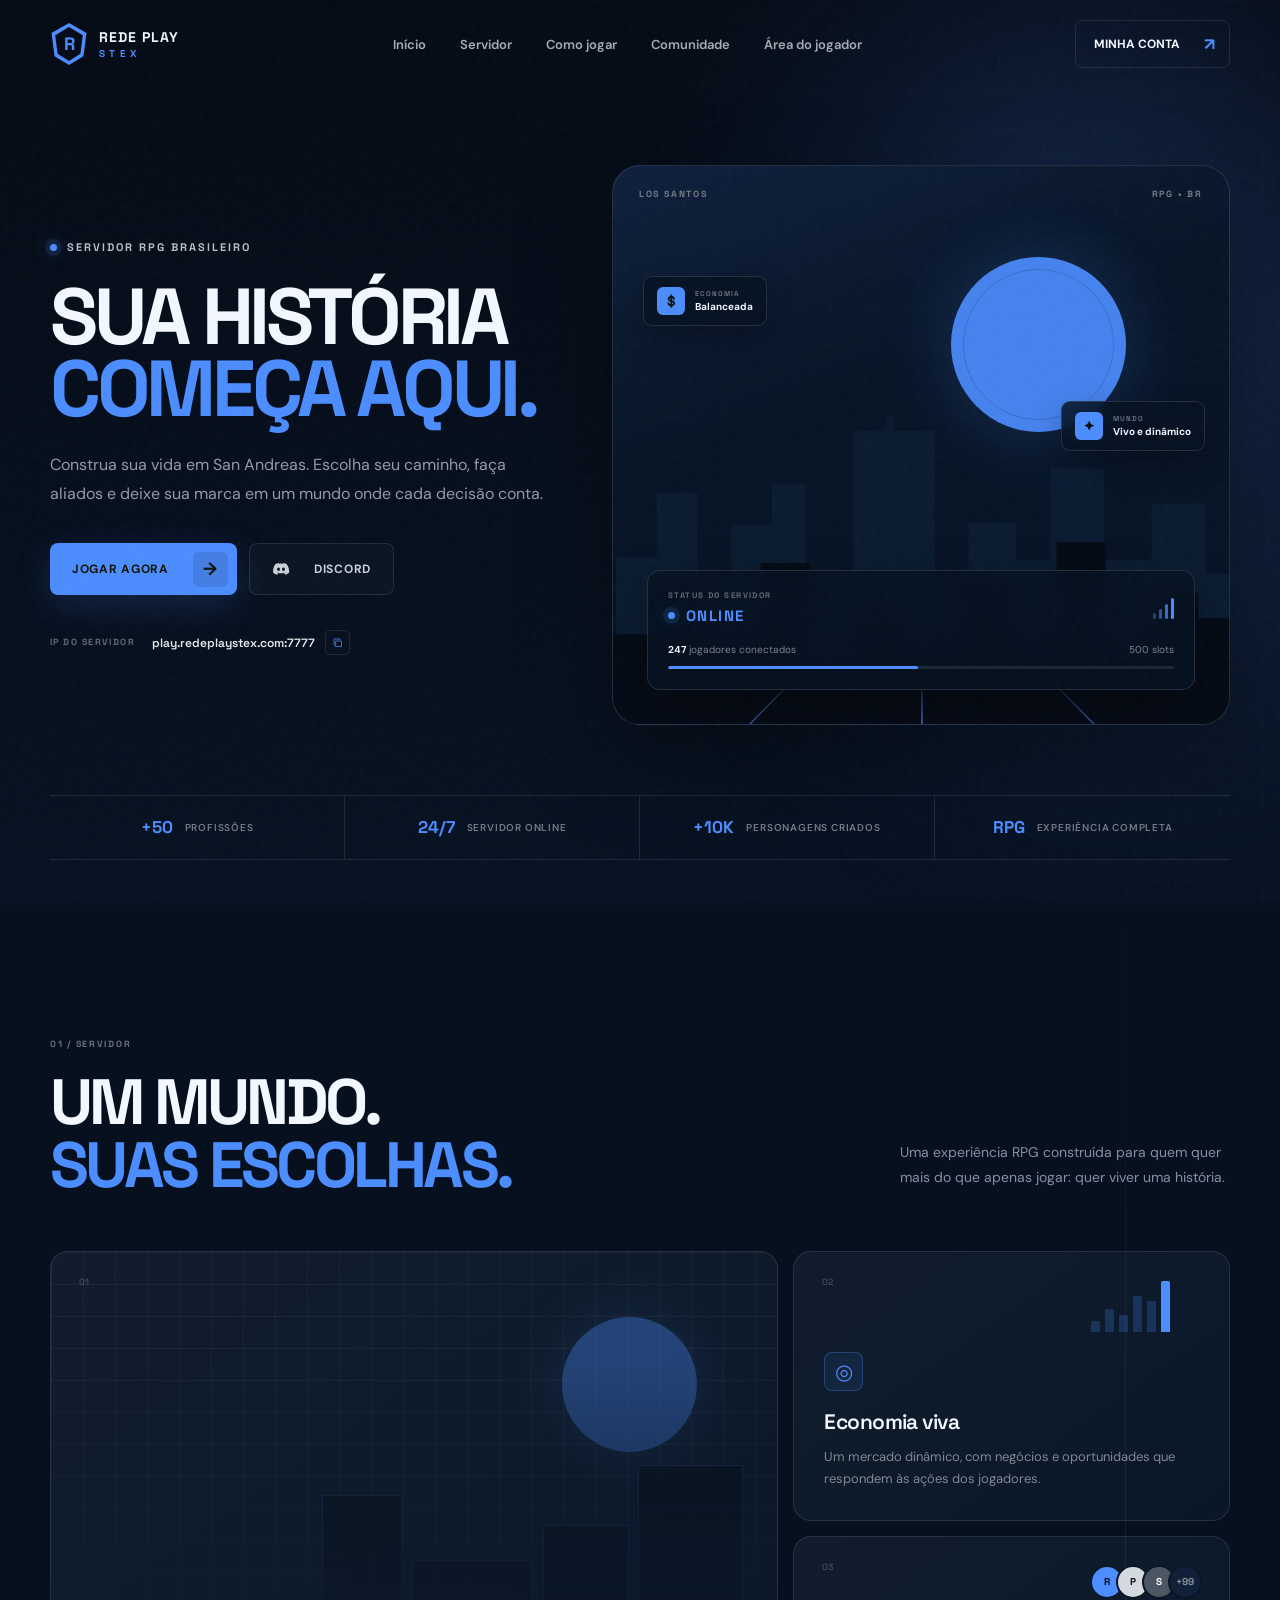
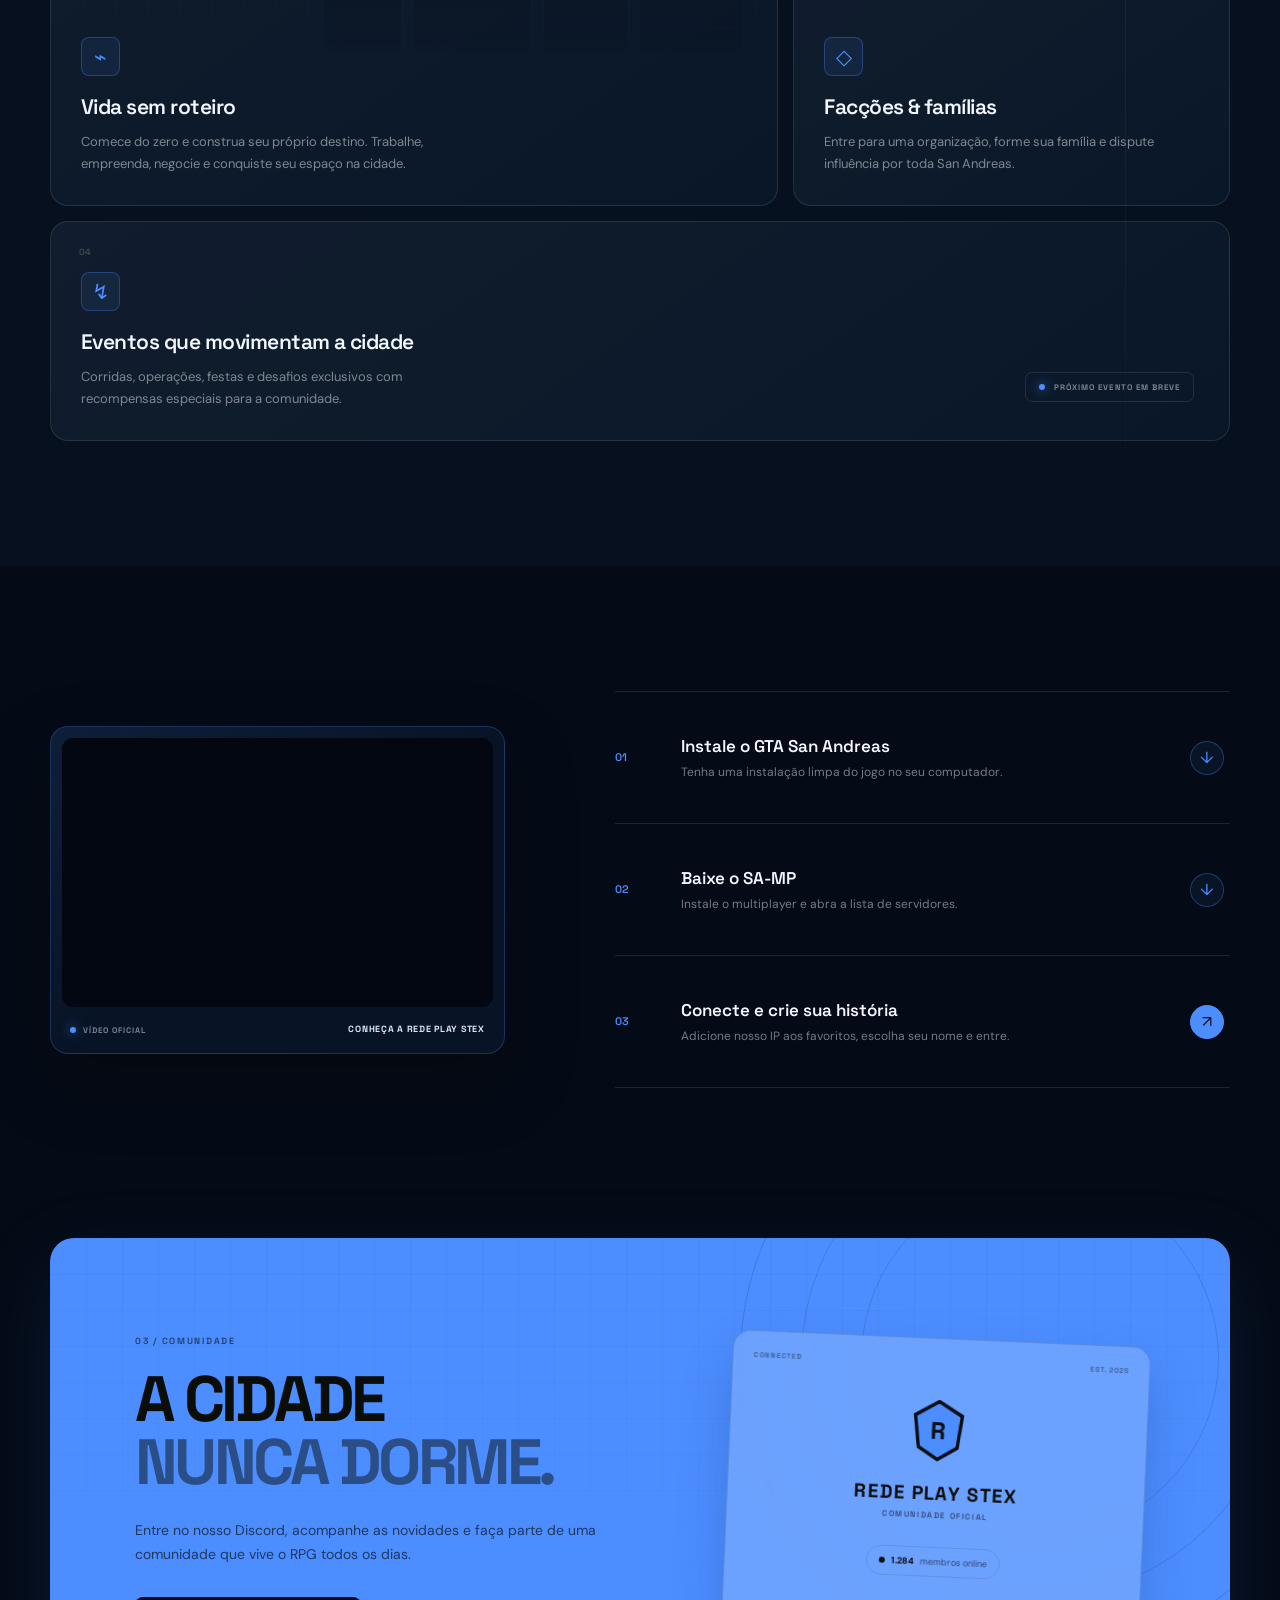
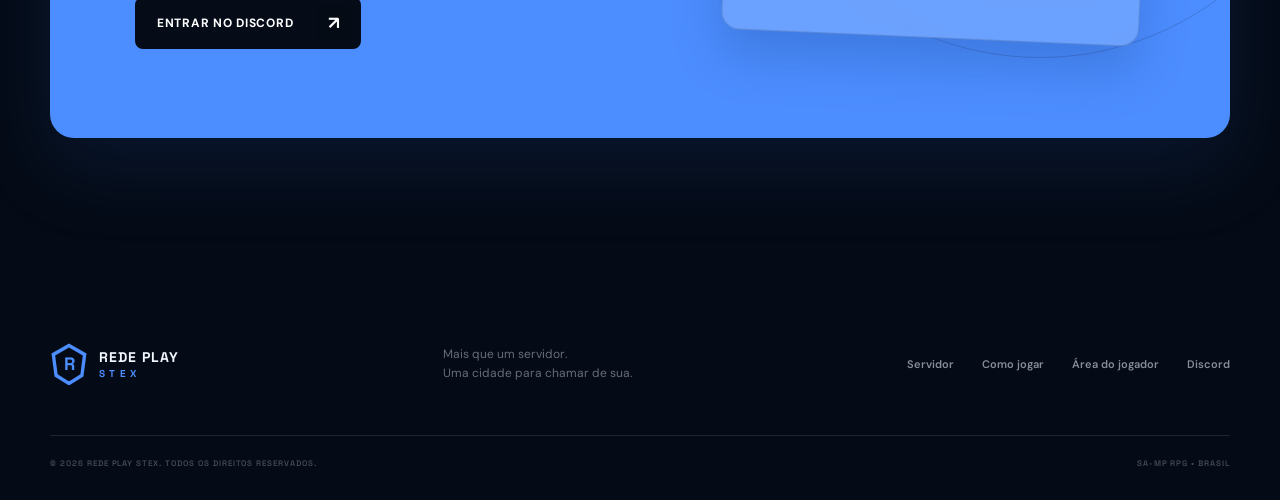
==== index.html @ 4920fd13 "Add files via upload" ====
<!doctype html>
<html lang="pt-BR">
  <head>
    <meta charset="UTF-8" />
    <meta name="viewport" content="width=device-width, initial-scale=1.0" />
    <meta
      name="description"
      content="Rede Play Stex — servidor brasileiro de SA-MP RPG. Construa sua história em San Andreas."
    />
    <meta name="theme-color" content="#050b16" />
    <title>Rede Play Stex — SA-MP RPG</title>
    <link rel="preconnect" href="https://fonts.googleapis.com" />
    <link rel="preconnect" href="https://fonts.gstatic.com" crossorigin />
    <link
      href="https://fonts.googleapis.com/css2?family=DM+Sans:wght@400;500;600;700&family=Space+Grotesk:wght@500;600;700&display=swap"
      rel="stylesheet"
    />
    <link rel="stylesheet" href="styles.css" />
  </head>
  <body>
    <div class="noise" aria-hidden="true"></div>

    <header class="site-header" id="inicio">
      <div class="container nav-wrap">
        <a class="brand" href="#inicio" aria-label="Rede Play Stex — início">
          <span class="brand-mark" aria-hidden="true"><i></i><b>R</b></span>
          <span class="brand-copy">
            <strong>REDE PLAY</strong>
            <small>STEX</small>
          </span>
        </a>

        <button class="menu-toggle" type="button" aria-label="Abrir menu" aria-expanded="false">
          <span></span><span></span>
        </button>

        <nav class="main-nav" aria-label="Navegação principal">
          <a href="#inicio">Início</a>
          <a href="#servidor">Servidor</a>
          <a href="#como-jogar">Como jogar</a>
          <a href="#comunidade">Comunidade</a>
          <a href="painel.html">Área do jogador</a>
        </nav>

        <a class="nav-cta" href="painel.html">
          Minha conta
          <span aria-hidden="true">↗</span>
        </a>
      </div>
    </header>

    <main>
      <section class="hero">
        <div class="hero-glow" aria-hidden="true"></div>
        <div class="container hero-grid">
          <div class="hero-copy">
            <div class="eyebrow reveal">
              <span class="live-dot"></span>
              Servidor RPG brasileiro
            </div>
            <h1 class="reveal delay-1">
              SUA HISTÓRIA<br />
              <span>COMEÇA AQUI.</span>
            </h1>
            <p class="hero-text reveal delay-2">
              Construa sua vida em San Andreas. Escolha seu caminho, faça aliados e deixe sua marca em um mundo onde cada decisão conta.
            </p>
            <div class="hero-actions reveal delay-3">
              <button class="button button-primary copy-ip" type="button">
                <span>Jogar agora</span>
                <span class="button-icon" aria-hidden="true">→</span>
              </button>
              <a class="button button-ghost discord-link" href="#comunidade">
                <svg viewBox="0 0 24 24" aria-hidden="true">
                  <path d="M19.5 5.3A17.6 17.6 0 0 0 15.2 4l-.5 1a16.5 16.5 0 0 0-5.4 0l-.5-1c-1.5.3-3 .8-4.3 1.3C1.8 9.3 1.1 13.2 1.5 17c1.8 1.3 3.6 2.1 5.4 2.6l1.3-1.8-1.8-.9.4-.3c3.5 1.6 7.3 1.6 10.8 0l.5.3-1.9.9 1.3 1.8c1.8-.5 3.6-1.3 5.3-2.6.5-4.4-.8-8.2-3.3-11.7ZM8.7 14.6c-1 0-1.9-1-1.9-2.3 0-1.2.9-2.2 1.9-2.2s1.9 1 1.9 2.2c0 1.3-.8 2.3-1.9 2.3Zm6.6 0c-1 0-1.9-1-1.9-2.3 0-1.2.9-2.2 1.9-2.2s1.9 1 1.9 2.2c0 1.3-.8 2.3-1.9 2.3Z" />
                </svg>
                Discord
              </a>
            </div>
            <div class="server-address reveal delay-3">
              <span class="address-label">IP DO SERVIDOR</span>
              <button class="address-value copy-ip" type="button" aria-label="Copiar IP do servidor">
                <code data-server-ip>play.redeplaystex.com:7777</code>
                <span class="copy-icon" aria-hidden="true">
                  <svg viewBox="0 0 24 24"><path d="M8 8h11v11H8zM5 16H4V4h12v1" /></svg>
                </span>
              </button>
            </div>
          </div>

          <div class="hero-visual reveal delay-2" aria-label="Painel do servidor Rede Play Stex">
            <div class="visual-grid" aria-hidden="true"></div>
            <div class="sun" aria-hidden="true"></div>
            <div class="city city-back" aria-hidden="true"></div>
            <div class="city city-front" aria-hidden="true"></div>
            <div class="road-lines" aria-hidden="true"><i></i><i></i><i></i></div>

            <div class="visual-topline">
              <span>LOS SANTOS</span>
              <span>RPG • BR</span>
            </div>

            <div class="status-card">
              <div class="status-card-head">
                <div>
                  <span class="card-kicker">STATUS DO SERVIDOR</span>
                  <strong><span class="live-dot"></span> ONLINE</strong>
                </div>
                <span class="signal" aria-hidden="true"><i></i><i></i><i></i><i></i></span>
              </div>
              <div class="players-row">
                <span><b data-player-count>247</b> jogadores conectados</span>
                <span data-player-limit>500 slots</span>
              </div>
              <div class="progress" aria-hidden="true"><i data-player-progress></i></div>
            </div>

            <div class="floating-tag tag-economy">
              <span class="tag-icon">$</span>
              <span><small>ECONOMIA</small><strong>Balanceada</strong></span>
            </div>
            <div class="floating-tag tag-world">
              <span class="tag-icon">✦</span>
              <span><small>MUNDO</small><strong>Vivo e dinâmico</strong></span>
            </div>
          </div>
        </div>

        <div class="container stats-bar reveal">
          <div><strong>+50</strong><span>profissões</span></div>
          <div><strong>24/7</strong><span>servidor online</span></div>
          <div><strong>+10K</strong><span>personagens criados</span></div>
          <div><strong>RPG</strong><span>experiência completa</span></div>
        </div>
      </section>

      <section class="features section" id="servidor">
        <div class="container">
          <div class="section-heading reveal">
            <div>
              <span class="section-index">01 / SERVIDOR</span>
              <h2>UM MUNDO.<br /><span>SUAS ESCOLHAS.</span></h2>
            </div>
            <p>
              Uma experiência RPG construída para quem quer mais do que apenas jogar: quer viver uma história.
            </p>
          </div>

          <div class="bento-grid">
            <article class="feature-card feature-large reveal">
              <div class="feature-number">01</div>
              <div class="feature-art city-art" aria-hidden="true">
                <div class="art-sun"></div>
                <span class="building b1"></span><span class="building b2"></span><span class="building b3"></span><span class="building b4"></span>
              </div>
              <div class="feature-content">
                <span class="feature-icon">⌁</span>
                <h3>Vida sem roteiro</h3>
                <p>Comece do zero e construa seu próprio destino. Trabalhe, empreenda, negocie e conquiste seu espaço na cidade.</p>
              </div>
            </article>

            <article class="feature-card reveal delay-1">
              <div class="feature-number">02</div>
              <div class="feature-content">
                <span class="feature-icon">◎</span>
                <h3>Economia viva</h3>
                <p>Um mercado dinâmico, com negócios e oportunidades que respondem às ações dos jogadores.</p>
              </div>
              <div class="mini-chart" aria-hidden="true"><i></i><i></i><i></i><i></i><i></i><i></i><span></span></div>
            </article>

            <article class="feature-card reveal delay-2">
              <div class="feature-number">03</div>
              <div class="feature-content">
                <span class="feature-icon">◇</span>
                <h3>Facções & famílias</h3>
                <p>Entre para uma organização, forme sua família e dispute influência por toda San Andreas.</p>
              </div>
              <div class="crew-stack" aria-hidden="true"><i>R</i><i>P</i><i>S</i><b>+99</b></div>
            </article>

            <article class="feature-card feature-wide reveal">
              <div class="feature-number">04</div>
              <div class="feature-content">
                <span class="feature-icon">↯</span>
                <h3>Eventos que movimentam a cidade</h3>
                <p>Corridas, operações, festas e desafios exclusivos com recompensas especiais para a comunidade.</p>
              </div>
              <div class="event-chip"><span></span> PRÓXIMO EVENTO EM BREVE</div>
            </article>
          </div>
        </div>
      </section>

      <section class="steps section" id="como-jogar">
        <div class="container steps-grid">
          <div class="steps-video reveal">
            <div class="video-frame">
              <iframe
                src="https://www.youtube-nocookie.com/embed/q_JpeBns6ic?rel=0&modestbranding=1"
                title="Vídeo da Rede Play Stex"
                loading="lazy"
                allow="accelerometer; autoplay; clipboard-write; encrypted-media; gyroscope; picture-in-picture; web-share"
                referrerpolicy="strict-origin-when-cross-origin"
                allowfullscreen
              ></iframe>
            </div>
            <div class="video-caption">
              <span><i></i> VÍDEO OFICIAL</span>
              <strong>CONHEÇA A REDE PLAY STEX</strong>
            </div>
          </div>

          <ol class="step-list">
            <li class="reveal">
              <span class="step-number">01</span>
              <div>
                <h3>Instale o GTA San Andreas</h3>
                <p>Tenha uma instalação limpa do jogo no seu computador.</p>
              </div>
              <a
                class="step-check step-download"
                href="https://www.mediafire.com/file/ons2s0pof0dvtpj/GTA_STEX.rar/file"
                target="_blank"
                rel="noopener noreferrer"
                aria-label="Baixar GTA San Andreas"
                title="Baixar GTA San Andreas"
              >↓</a>
            </li>
            <li class="reveal delay-1">
              <span class="step-number">02</span>
              <div>
                <h3>Baixe o SA-MP</h3>
                <p>Instale o multiplayer e abra a lista de servidores.</p>
              </div>
              <a
                class="step-check step-download"
                href="https://www.moddb.com/mods/san-andreas-multiplayer/downloads/sa-mp-0-3-7-r3-1"
                target="_blank"
                rel="noopener noreferrer"
                aria-label="Baixar SA-MP"
                title="Baixar SA-MP"
              >↓</a>
            </li>
            <li class="reveal delay-2">
              <span class="step-number">03</span>
              <div>
                <h3>Conecte e crie sua história</h3>
                <p>Adicione nosso IP aos favoritos, escolha seu nome e entre.</p>
              </div>
              <span class="step-arrow">↗</span>
            </li>
          </ol>
        </div>
      </section>

      <section class="community section" id="comunidade">
        <div class="container">
          <div class="community-card reveal">
            <div class="community-grid" aria-hidden="true"></div>
            <div class="community-orb" aria-hidden="true"></div>
            <div class="community-copy">
              <span class="section-index">03 / COMUNIDADE</span>
              <h2>A CIDADE<br /><span>NUNCA DORME.</span></h2>
              <p>Entre no nosso Discord, acompanhe as novidades e faça parte de uma comunidade que vive o RPG todos os dias.</p>
              <a class="button button-dark discord-link" href="https://discord.gg/redeplaystex" target="_blank" rel="noreferrer">
                Entrar no Discord
                <span class="button-icon" aria-hidden="true">↗</span>
              </a>
            </div>
            <div class="community-panel" aria-hidden="true">
              <div class="panel-logo"><span class="brand-mark"><i></i><b>R</b></span></div>
              <div class="panel-line"><span></span><i></i></div>
              <strong>REDE PLAY STEX</strong>
              <small>COMUNIDADE OFICIAL</small>
              <div class="online-count"><i></i> <b>1.284</b> membros online</div>
            </div>
          </div>
        </div>
      </section>
    </main>

    <footer class="site-footer">
      <div class="container footer-top">
        <a class="brand" href="#inicio">
          <span class="brand-mark" aria-hidden="true"><i></i><b>R</b></span>
          <span class="brand-copy"><strong>REDE PLAY</strong><small>STEX</small></span>
        </a>
        <p>Mais que um servidor.<br />Uma cidade para chamar de sua.</p>
        <nav aria-label="Links do rodapé">
          <a href="#servidor">Servidor</a>
          <a href="#como-jogar">Como jogar</a>
          <a href="painel.html">Área do jogador</a>
          <a class="discord-link" href="https://discord.gg/redeplaystex" target="_blank" rel="noreferrer">Discord</a>
        </nav>
      </div>
      <div class="container footer-bottom">
        <span>© <span data-current-year></span> Rede Play Stex. Todos os direitos reservados.</span>
        <span>SA-MP RPG • BRASIL</span>
      </div>
    </footer>

    <div class="toast" role="status" aria-live="polite">
      <span>✓</span>
      <div><strong>IP copiado!</strong><small data-toast-ip>play.redeplaystex.com:7777</small></div>
    </div>

    <script src="script.js"></script>
  </body>
</html>
---- styles.css ----
:root {
  --bg: #050b16;
  --bg-soft: #081426;
  --panel: #0b1829;
  --line: rgba(255, 255, 255, 0.1);
  --text: #f3f7ff;
  --muted: #8491a5;
  --green: #4c8dff;
  --green-dark: #2563d9;
  --black: #030711;
  --radius: 18px;
  --container: 1180px;
}

* {
  box-sizing: border-box;
}

html {
  scroll-behavior: smooth;
}

body {
  margin: 0;
  overflow-x: hidden;
  color: var(--text);
  background: var(--bg);
  font-family: "DM Sans", sans-serif;
  -webkit-font-smoothing: antialiased;
}

body.menu-open {
  overflow: hidden;
}

button,
a {
  -webkit-tap-highlight-color: transparent;
}

button {
  color: inherit;
  font: inherit;
}

a {
  color: inherit;
  text-decoration: none;
}

.noise {
  position: fixed;
  z-index: 100;
  inset: 0;
  pointer-events: none;
  opacity: 0.035;
  background-image: url("data:image/svg+xml,%3Csvg viewBox='0 0 180 180' xmlns='http://www.w3.org/2000/svg'%3E%3Cfilter id='n'%3E%3CfeTurbulence type='fractalNoise' baseFrequency='.9' numOctaves='3' stitchTiles='stitch'/%3E%3C/filter%3E%3Crect width='100%25' height='100%25' filter='url(%23n)' opacity='.7'/%3E%3C/svg%3E");
}

.container {
  width: min(calc(100% - 48px), var(--container));
  margin-inline: auto;
}

.site-header {
  position: fixed;
  z-index: 50;
  top: 0;
  width: 100%;
  border-bottom: 1px solid transparent;
  transition: 0.25s ease;
}

.site-header.scrolled {
  border-color: var(--line);
  background: rgba(8, 11, 16, 0.84);
  backdrop-filter: blur(18px);
}

.nav-wrap {
  display: flex;
  align-items: center;
  justify-content: space-between;
  height: 88px;
}

.brand {
  display: inline-flex;
  align-items: center;
  gap: 11px;
}

.brand-mark {
  position: relative;
  display: grid;
  width: 38px;
  height: 42px;
  place-items: center;
}

.brand-mark i {
  position: absolute;
  inset: 0;
  background: var(--green);
  clip-path: polygon(50% 0, 96% 24%, 88% 79%, 50% 100%, 12% 79%, 4% 24%);
}

.brand-mark i::after {
  position: absolute;
  inset: 4px;
  content: "";
  background: var(--bg);
  clip-path: inherit;
}

.brand-mark b {
  position: relative;
  z-index: 1;
  color: var(--green);
  font: 700 18px/1 "Space Grotesk", sans-serif;
}

.brand-copy {
  display: flex;
  flex-direction: column;
  line-height: 1;
}

.brand-copy strong {
  font: 700 14px/1 "Space Grotesk", sans-serif;
  letter-spacing: 0.075em;
}

.brand-copy small {
  margin-top: 5px;
  color: var(--green);
  font: 700 10px/1 "Space Grotesk", sans-serif;
  letter-spacing: 0.44em;
}

.main-nav {
  display: flex;
  align-items: center;
  gap: 34px;
}

.main-nav a {
  position: relative;
  color: #a6acb5;
  font-size: 13px;
  font-weight: 600;
  transition: color 0.2s ease;
}

.main-nav a::after {
  position: absolute;
  right: 0;
  bottom: -8px;
  left: 0;
  height: 1px;
  content: "";
  background: var(--green);
  transform: scaleX(0);
  transition: transform 0.2s ease;
}

.main-nav a:hover {
  color: var(--text);
}

.main-nav a:hover::after {
  transform: scaleX(1);
}

.nav-cta {
  display: flex;
  align-items: center;
  gap: 24px;
  padding: 12px 14px 12px 18px;
  border: 1px solid var(--line);
  border-radius: 8px;
  font-size: 12px;
  font-weight: 700;
  text-transform: uppercase;
  transition: 0.2s ease;
}

.nav-cta span {
  color: var(--green);
  font-size: 17px;
}

.nav-cta:hover {
  border-color: rgba(183, 243, 74, 0.45);
  background: rgba(183, 243, 74, 0.06);
}

.menu-toggle {
  display: none;
  border: 0;
  background: none;
}

.hero {
  position: relative;
  overflow: hidden;
  min-height: 900px;
  padding: 165px 0 46px;
  background:
    radial-gradient(circle at 82% 20%, rgba(183, 243, 74, 0.075), transparent 28%),
    linear-gradient(180deg, #080b10 0%, #0a0e14 100%);
}

.hero::before {
  position: absolute;
  top: 0;
  right: 0;
  width: 46vw;
  height: 100%;
  content: "";
  opacity: 0.18;
  background-image:
    linear-gradient(rgba(255, 255, 255, 0.06) 1px, transparent 1px),
    linear-gradient(90deg, rgba(255, 255, 255, 0.06) 1px, transparent 1px);
  background-size: 44px 44px;
  mask-image: linear-gradient(to left, #000, transparent);
}

.hero-glow {
  position: absolute;
  top: 130px;
  right: -180px;
  width: 620px;
  height: 620px;
  border-radius: 50%;
  background: rgba(183, 243, 74, 0.08);
  filter: blur(120px);
}

.hero-grid {
  position: relative;
  z-index: 1;
  display: grid;
  grid-template-columns: 0.9fr 1.1fr;
  align-items: center;
  gap: 56px;
}

.eyebrow {
  display: inline-flex;
  align-items: center;
  gap: 10px;
  margin-bottom: 28px;
  color: #b8bec6;
  font: 700 11px/1 "Space Grotesk", sans-serif;
  letter-spacing: 0.18em;
  text-transform: uppercase;
}

.live-dot {
  display: inline-block;
  width: 7px;
  height: 7px;
  border-radius: 50%;
  background: var(--green);
  box-shadow: 0 0 0 5px rgba(183, 243, 74, 0.1), 0 0 18px rgba(183, 243, 74, 0.7);
  animation: pulse 2s infinite;
}

@keyframes pulse {
  50% { box-shadow: 0 0 0 8px rgba(183, 243, 74, 0), 0 0 22px rgba(183, 243, 74, 0.55); }
}

h1,
h2,
h3,
p {
  margin-top: 0;
}

h1,
h2 {
  font-family: "Space Grotesk", sans-serif;
  letter-spacing: -0.055em;
}

h1 {
  max-width: 700px;
  margin-bottom: 26px;
  font-size: clamp(54px, 6.2vw, 88px);
  line-height: 0.91;
}

h1 span,
h2 span {
  color: var(--green);
}

.hero-text {
  max-width: 550px;
  margin-bottom: 34px;
  color: #949ba5;
  font-size: 16px;
  line-height: 1.8;
}

.hero-actions {
  display: flex;
  align-items: center;
  gap: 12px;
}

.button {
  display: inline-flex;
  min-height: 52px;
  align-items: center;
  justify-content: center;
  gap: 24px;
  padding: 0 9px 0 22px;
  border: 0;
  border-radius: 8px;
  cursor: pointer;
  font-size: 12px;
  font-weight: 700;
  letter-spacing: 0.06em;
  text-transform: uppercase;
  transition: transform 0.2s ease, box-shadow 0.2s ease, background 0.2s ease;
}

.button:hover {
  transform: translateY(-2px);
}

.button-primary {
  color: #11150b;
  background: var(--green);
  box-shadow: 0 10px 36px rgba(183, 243, 74, 0.12);
}

.button-primary:hover {
  background: #c2ff55;
  box-shadow: 0 14px 42px rgba(183, 243, 74, 0.2);
}

.button-icon {
  display: grid;
  width: 35px;
  height: 35px;
  border-radius: 6px;
  place-items: center;
  background: rgba(0, 0, 0, 0.11);
  font-size: 18px;
}

.button-ghost {
  padding: 0 22px;
  color: #cad0d7;
  border: 1px solid var(--line);
  background: rgba(255, 255, 255, 0.025);
}

.button-ghost:hover {
  background: rgba(255, 255, 255, 0.055);
}

.button-ghost svg {
  width: 18px;
  fill: currentColor;
}

.server-address {
  display: flex;
  align-items: center;
  gap: 17px;
  margin-top: 35px;
}

.address-label {
  color: #626a75;
  font: 700 9px/1.2 "Space Grotesk", sans-serif;
  letter-spacing: 0.16em;
}

.address-value {
  display: flex;
  align-items: center;
  gap: 10px;
  padding: 0;
  border: 0;
  cursor: pointer;
  background: none;
}

.address-value code {
  color: #e5e9ec;
  font: 600 12px/1 "Space Grotesk", sans-serif;
}

.copy-icon {
  display: grid;
  width: 25px;
  height: 25px;
  border: 1px solid var(--line);
  border-radius: 5px;
  place-items: center;
}

.copy-icon svg {
  width: 12px;
  fill: none;
  stroke: var(--green);
  stroke-linecap: round;
  stroke-linejoin: round;
  stroke-width: 1.5;
}

.hero-visual {
  position: relative;
  overflow: hidden;
  min-height: 560px;
  border: 1px solid rgba(255, 255, 255, 0.11);
  border-radius: 28px;
  background:
    linear-gradient(160deg, rgba(183, 243, 74, 0.06), transparent 38%),
    #0c1118;
  box-shadow: 0 35px 90px rgba(0, 0, 0, 0.35);
  transform: perspective(1200px) rotateY(-2deg) rotateX(1deg);
}

.visual-grid,
.community-grid {
  position: absolute;
  inset: 0;
  opacity: 0.24;
  background-image:
    linear-gradient(rgba(255, 255, 255, 0.055) 1px, transparent 1px),
    linear-gradient(90deg, rgba(255, 255, 255, 0.055) 1px, transparent 1px);
  background-size: 36px 36px;
  mask-image: linear-gradient(to bottom, black, transparent 88%);
}

.visual-topline {
  position: absolute;
  z-index: 3;
  top: 24px;
  right: 26px;
  left: 26px;
  display: flex;
  justify-content: space-between;
  color: #747c87;
  font: 700 9px/1 "Space Grotesk", sans-serif;
  letter-spacing: 0.2em;
}

.sun {
  position: absolute;
  top: 91px;
  right: 103px;
  width: 175px;
  height: 175px;
  border-radius: 50%;
  background: var(--green);
  box-shadow: 0 0 70px rgba(183, 243, 74, 0.16);
  opacity: 0.92;
}

.sun::after {
  position: absolute;
  inset: 12px;
  border: 1px solid rgba(0, 0, 0, 0.16);
  border-radius: 50%;
  content: "";
}

.city {
  position: absolute;
  right: 0;
  bottom: 0;
  left: 0;
  height: 270px;
  background-color: #131a21;
  clip-path: polygon(0 55%, 6% 55%, 6% 31%, 12% 31%, 12% 64%, 17% 64%, 17% 43%, 23% 43%, 23% 28%, 28% 28%, 28% 61%, 35% 61%, 35% 8%, 40% 8%, 40% 3%, 41% 3%, 41% 8%, 47% 8%, 47% 67%, 52% 67%, 52% 42%, 59% 42%, 59% 56%, 64% 56%, 64% 22%, 72% 22%, 72% 56%, 79% 56%, 79% 35%, 87% 35%, 87% 61%, 93% 61%, 93% 45%, 100% 45%, 100% 100%, 0 100%);
}

.city-back {
  bottom: 45px;
  opacity: 0.55;
  transform: scaleX(1.1) translateX(5%);
}

.city-front {
  height: 230px;
  background-color: #080b10;
  filter: drop-shadow(0 -8px 30px rgba(0, 0, 0, 0.35));
  clip-path: polygon(0 61%, 7% 61%, 7% 42%, 15% 42%, 15% 58%, 24% 58%, 24% 30%, 32% 30%, 32% 72%, 39% 72%, 39% 51%, 47% 51%, 47% 63%, 56% 63%, 56% 39%, 65% 39%, 65% 62%, 72% 62%, 72% 21%, 80% 21%, 80% 64%, 87% 64%, 87% 43%, 95% 43%, 95% 54%, 100% 54%, 100% 100%, 0 100%);
}

.road-lines {
  position: absolute;
  z-index: 2;
  right: -50px;
  bottom: 0;
  left: -50px;
  height: 110px;
  transform: perspective(240px) rotateX(54deg);
  transform-origin: bottom;
}

.road-lines i {
  position: absolute;
  bottom: 0;
  width: 2px;
  height: 100%;
  background: linear-gradient(to top, rgba(183, 243, 74, 0.55), transparent);
}

.road-lines i:nth-child(1) { left: 26%; }
.road-lines i:nth-child(2) { left: 50%; }
.road-lines i:nth-child(3) { left: 74%; }

.status-card {
  position: absolute;
  z-index: 5;
  right: 34px;
  bottom: 34px;
  left: 34px;
  padding: 20px;
  border: 1px solid rgba(255, 255, 255, 0.12);
  border-radius: 13px;
  background: rgba(13, 17, 22, 0.78);
  box-shadow: 0 20px 50px rgba(0, 0, 0, 0.3);
  backdrop-filter: blur(16px);
}

.status-card-head,
.players-row {
  display: flex;
  align-items: center;
  justify-content: space-between;
}

.card-kicker {
  display: block;
  margin-bottom: 9px;
  color: #626a74;
  font: 700 8px/1 "Space Grotesk", sans-serif;
  letter-spacing: 0.18em;
}

.status-card-head strong {
  display: flex;
  align-items: center;
  gap: 11px;
  color: var(--green);
  font: 700 15px/1 "Space Grotesk", sans-serif;
  letter-spacing: 0.1em;
}

.signal {
  display: flex;
  height: 23px;
  align-items: end;
  gap: 3px;
}

.signal i {
  display: block;
  width: 3px;
  border-radius: 4px;
  background: var(--green);
}

.signal i:nth-child(1) { height: 6px; opacity: 0.4; }
.signal i:nth-child(2) { height: 10px; opacity: 0.55; }
.signal i:nth-child(3) { height: 15px; opacity: 0.75; }
.signal i:nth-child(4) { height: 21px; }

.players-row {
  margin: 20px 0 10px;
  color: #7c848e;
  font-size: 10px;
}

.players-row b {
  color: var(--text);
}

.progress {
  overflow: hidden;
  height: 3px;
  border-radius: 4px;
  background: rgba(255, 255, 255, 0.09);
}

.progress i {
  display: block;
  width: 49.4%;
  height: 100%;
  border-radius: inherit;
  background: var(--green);
  box-shadow: 0 0 15px rgba(183, 243, 74, 0.6);
}

.floating-tag {
  position: absolute;
  z-index: 6;
  display: flex;
  align-items: center;
  gap: 10px;
  padding: 10px 13px;
  border: 1px solid rgba(255, 255, 255, 0.12);
  border-radius: 9px;
  background: rgba(13, 17, 22, 0.83);
  box-shadow: 0 12px 30px rgba(0, 0, 0, 0.25);
  backdrop-filter: blur(12px);
}

.floating-tag span:nth-child(2) {
  display: flex;
  flex-direction: column;
  gap: 3px;
}

.floating-tag small {
  color: #67707b;
  font: 700 7px/1 "Space Grotesk", sans-serif;
  letter-spacing: 0.14em;
}

.floating-tag strong {
  font-size: 10px;
}

.tag-icon {
  display: grid;
  width: 28px;
  height: 28px;
  border-radius: 6px;
  color: #0e1308;
  background: var(--green);
  place-items: center;
  font: 700 14px/1 "Space Grotesk", sans-serif;
}

.tag-economy {
  top: 110px;
  left: 30px;
  animation: float 5s ease-in-out infinite;
}

.tag-world {
  top: 235px;
  right: 24px;
  animation: float 5s 1.2s ease-in-out infinite;
}

@keyframes float {
  50% { transform: translateY(-8px); }
}

.stats-bar {
  position: relative;
  z-index: 2;
  display: grid;
  grid-template-columns: repeat(4, 1fr);
  margin-top: 70px;
  border-top: 1px solid var(--line);
  border-bottom: 1px solid var(--line);
}

.stats-bar div {
  display: flex;
  align-items: center;
  justify-content: center;
  gap: 12px;
  padding: 23px 12px;
  border-right: 1px solid var(--line);
}

.stats-bar div:last-child {
  border-right: 0;
}

.stats-bar strong {
  color: var(--green);
  font: 700 17px/1 "Space Grotesk", sans-serif;
}

.stats-bar span {
  color: #737b85;
  font-size: 10px;
  font-weight: 600;
  letter-spacing: 0.08em;
  text-transform: uppercase;
}

.section {
  padding: 125px 0;
}

.section-heading {
  display: grid;
  grid-template-columns: 1.4fr 0.6fr;
  align-items: end;
  gap: 80px;
  margin-bottom: 55px;
}

.section-index {
  display: inline-block;
  margin-bottom: 22px;
  color: #68717c;
  font: 700 9px/1 "Space Grotesk", sans-serif;
  letter-spacing: 0.19em;
}

h2 {
  margin-bottom: 0;
  font-size: clamp(42px, 5vw, 67px);
  line-height: 0.98;
}

.section-heading p,
.steps-copy > p {
  max-width: 360px;
  margin-bottom: 6px;
  color: var(--muted);
  font-size: 14px;
  line-height: 1.8;
}

.features {
  position: relative;
  background: #0b0f15;
}

.features::after {
  position: absolute;
  top: 0;
  right: 12%;
  width: 1px;
  height: 100%;
  content: "";
  background: linear-gradient(transparent, rgba(255, 255, 255, 0.06), transparent);
}

.bento-grid {
  display: grid;
  grid-template-columns: 1.25fr 0.75fr;
  gap: 15px;
}

.feature-card {
  position: relative;
  display: flex;
  overflow: hidden;
  min-height: 270px;
  flex-direction: column;
  justify-content: flex-end;
  padding: 30px;
  border: 1px solid var(--line);
  border-radius: var(--radius);
  background: linear-gradient(145deg, rgba(255, 255, 255, 0.026), transparent), #0e131a;
  transition: border-color 0.3s ease, transform 0.3s ease;
}

.feature-card:hover {
  border-color: rgba(183, 243, 74, 0.28);
  transform: translateY(-4px);
}

.feature-large {
  min-height: 555px;
  grid-row: span 2;
}

.feature-wide {
  min-height: 220px;
  grid-column: span 2;
}

.feature-number {
  position: absolute;
  top: 26px;
  left: 28px;
  color: #434a54;
  font: 600 9px/1 "Space Grotesk", sans-serif;
}

.feature-content {
  position: relative;
  z-index: 2;
  max-width: 405px;
}

.feature-icon {
  display: grid;
  width: 39px;
  height: 39px;
  margin-bottom: 18px;
  border: 1px solid rgba(183, 243, 74, 0.25);
  border-radius: 8px;
  color: var(--green);
  background: rgba(183, 243, 74, 0.06);
  place-items: center;
  font-size: 21px;
}

.feature-card h3 {
  margin-bottom: 12px;
  font: 600 21px/1.2 "Space Grotesk", sans-serif;
  letter-spacing: -0.025em;
}

.feature-card p {
  margin-bottom: 0;
  color: #7f8792;
  font-size: 13px;
  line-height: 1.7;
}

.feature-art {
  position: absolute;
  inset: 0;
}

.city-art {
  overflow: hidden;
  opacity: 0.62;
  mask-image: linear-gradient(to bottom, black 20%, transparent 78%);
}

.city-art::before {
  position: absolute;
  inset: 0;
  content: "";
  background-image:
    linear-gradient(rgba(255, 255, 255, 0.07) 1px, transparent 1px),
    linear-gradient(90deg, rgba(255, 255, 255, 0.07) 1px, transparent 1px);
  background-size: 32px 32px;
}

.art-sun {
  position: absolute;
  top: 65px;
  right: 80px;
  width: 135px;
  height: 135px;
  border-radius: 50%;
  background: rgba(183, 243, 74, 0.55);
  box-shadow: 0 0 60px rgba(183, 243, 74, 0.15);
}

.building {
  position: absolute;
  bottom: 150px;
  display: block;
  border: 1px solid rgba(183, 243, 74, 0.25);
  background: rgba(8, 11, 16, 0.82);
}

.b1 { right: 34px; width: 105px; height: 190px; }
.b2 { right: 148px; width: 86px; height: 130px; }
.b3 { right: 245px; width: 120px; height: 95px; }
.b4 { right: 375px; width: 80px; height: 160px; }

.mini-chart {
  position: absolute;
  top: 25px;
  right: 28px;
  display: flex;
  width: 110px;
  height: 55px;
  align-items: end;
  gap: 5px;
}

.mini-chart i {
  width: 9px;
  border-radius: 2px 2px 0 0;
  background: rgba(183, 243, 74, 0.18);
}

.mini-chart i:nth-child(1) { height: 20%; }
.mini-chart i:nth-child(2) { height: 42%; }
.mini-chart i:nth-child(3) { height: 32%; }
.mini-chart i:nth-child(4) { height: 66%; }
.mini-chart i:nth-child(5) { height: 57%; }
.mini-chart i:nth-child(6) { height: 93%; background: var(--green); }

.crew-stack {
  position: absolute;
  top: 28px;
  right: 27px;
  display: flex;
  align-items: center;
}

.crew-stack i,
.crew-stack b {
  display: grid;
  width: 34px;
  height: 34px;
  margin-left: -8px;
  border: 2px solid #0e131a;
  border-radius: 50%;
  color: #111;
  background: var(--green);
  place-items: center;
  font: 700 10px/1 "Space Grotesk", sans-serif;
}

.crew-stack i:nth-child(2) { background: #d3d9df; }
.crew-stack i:nth-child(3) { color: white; background: #4d5764; }
.crew-stack b { color: #89919a; background: #181e26; }

.event-chip {
  position: absolute;
  right: 35px;
  bottom: 38px;
  display: flex;
  align-items: center;
  gap: 9px;
  padding: 10px 13px;
  border: 1px solid var(--line);
  border-radius: 7px;
  color: #7d858e;
  font: 700 8px/1 "Space Grotesk", sans-serif;
  letter-spacing: 0.13em;
}

.event-chip span {
  width: 6px;
  height: 6px;
  border-radius: 50%;
  background: var(--green);
  box-shadow: 0 0 12px var(--green);
}

.steps {
  background: var(--bg);
}

.steps-grid {
  display: grid;
  grid-template-columns: 0.85fr 1.15fr;
  align-items: center;
  gap: 110px;
}

.steps-video {
  overflow: hidden;
  padding: 11px;
  border: 1px solid rgba(76, 141, 255, 0.24);
  border-radius: 18px;
  background: linear-gradient(145deg, rgba(76, 141, 255, 0.09), transparent 50%), #081426;
  box-shadow: 0 28px 70px rgba(0, 0, 0, 0.28);
}

.video-frame {
  position: relative;
  overflow: hidden;
  width: 100%;
  aspect-ratio: 16 / 10;
  border-radius: 11px;
  background: #020712;
}

.video-frame iframe {
  position: absolute;
  inset: 0;
  width: 100%;
  height: 100%;
  border: 0;
}

.video-caption {
  display: flex;
  align-items: center;
  justify-content: space-between;
  gap: 16px;
  padding: 18px 8px 8px;
}

.video-caption span {
  display: flex;
  align-items: center;
  gap: 7px;
  color: #75849b;
  font: 700 8px/1 "Space Grotesk", sans-serif;
  letter-spacing: 0.13em;
  white-space: nowrap;
}

.video-caption span i {
  width: 6px;
  height: 6px;
  border-radius: 50%;
  background: var(--green);
  box-shadow: 0 0 12px rgba(76, 141, 255, 0.8);
}

.video-caption strong {
  color: #dce7f8;
  font: 700 9px/1 "Space Grotesk", sans-serif;
  letter-spacing: 0.08em;
  text-align: right;
}

.steps-copy h2 {
  margin-bottom: 25px;
}

.steps-copy > p {
  margin-bottom: 32px;
}

.step-list {
  margin: 0;
  padding: 0;
  list-style: none;
  border-top: 1px solid var(--line);
}

.step-list li {
  display: grid;
  grid-template-columns: 48px 1fr 40px;
  align-items: center;
  gap: 18px;
  min-height: 132px;
  border-bottom: 1px solid var(--line);
}

.step-number {
  color: var(--green);
  font: 600 11px/1 "Space Grotesk", sans-serif;
}

.step-list h3 {
  margin-bottom: 7px;
  font: 600 17px/1.2 "Space Grotesk", sans-serif;
}

.step-list p {
  margin: 0;
  color: #727b86;
  font-size: 12px;
}

.step-check,
.step-arrow {
  display: grid;
  width: 34px;
  height: 34px;
  border: 1px solid var(--line);
  border-radius: 50%;
  color: #6f7781;
  place-items: center;
  font-size: 12px;
}

.step-download {
  cursor: pointer;
  color: var(--green);
  border-color: rgba(76, 141, 255, 0.32);
  background: rgba(76, 141, 255, 0.07);
  font-size: 16px;
  transition: color 0.2s ease, border-color 0.2s ease, background 0.2s ease, transform 0.2s ease;
}

.step-download:hover {
  color: #07101e;
  border-color: var(--green);
  background: var(--green);
  transform: translateY(-2px);
}

.step-download:focus-visible {
  outline: 2px solid var(--green);
  outline-offset: 3px;
}

.step-arrow {
  color: #111;
  border-color: var(--green);
  background: var(--green);
  font-size: 16px;
}

.community {
  padding-top: 25px;
  background: var(--bg);
}

.community-card {
  position: relative;
  display: grid;
  overflow: hidden;
  min-height: 500px;
  grid-template-columns: 1fr 0.8fr;
  align-items: center;
  gap: 70px;
  padding: 75px 85px;
  border-radius: 24px;
  color: #0b0d08;
  background: var(--green);
}

.community-grid {
  opacity: 0.2;
  background-image:
    linear-gradient(rgba(0, 0, 0, 0.18) 1px, transparent 1px),
    linear-gradient(90deg, rgba(0, 0, 0, 0.18) 1px, transparent 1px);
}

.community-orb {
  position: absolute;
  top: -180px;
  right: -110px;
  width: 600px;
  height: 600px;
  border: 1px solid rgba(0, 0, 0, 0.15);
  border-radius: 50%;
}

.community-orb::before,
.community-orb::after {
  position: absolute;
  border: 1px solid rgba(0, 0, 0, 0.12);
  border-radius: inherit;
  content: "";
}

.community-orb::before { inset: 60px; }
.community-orb::after { inset: 120px; }

.community-copy {
  position: relative;
  z-index: 2;
}

.community-copy .section-index {
  color: rgba(6, 10, 3, 0.54);
}

.community-copy h2 span {
  color: rgba(8, 11, 5, 0.48);
}

.community-copy p {
  max-width: 510px;
  margin: 24px 0 30px;
  color: rgba(7, 10, 4, 0.64);
  font-size: 14px;
  line-height: 1.75;
}

.button-dark {
  color: white;
  background: #0a0d10;
}

.button-dark:hover {
  background: #14191e;
}

.community-panel {
  position: relative;
  z-index: 2;
  display: flex;
  min-height: 300px;
  flex-direction: column;
  align-items: center;
  justify-content: center;
  border: 1px solid rgba(0, 0, 0, 0.14);
  border-radius: 18px;
  background: rgba(255, 255, 255, 0.18);
  box-shadow: 0 25px 50px rgba(66, 92, 21, 0.16);
  backdrop-filter: blur(10px);
  transform: rotate(2.5deg);
}

.community-panel .brand-mark {
  width: 55px;
  height: 62px;
  margin-bottom: 22px;
}

.community-panel .brand-mark i {
  background: #0a0d10;
}

.community-panel .brand-mark i::after {
  background: var(--green);
}

.community-panel .brand-mark b {
  color: #0a0d10;
  font-size: 24px;
}

.panel-line {
  position: absolute;
  top: 20px;
  right: 20px;
  left: 20px;
  display: flex;
  justify-content: space-between;
}

.panel-line::before,
.panel-line::after {
  color: rgba(0, 0, 0, 0.42);
  font: 700 7px/1 "Space Grotesk", sans-serif;
  letter-spacing: 0.1em;
}

.panel-line::before { content: "CONNECTED"; }
.panel-line::after { content: "EST. 2025"; }

.community-panel > strong {
  font: 700 19px/1 "Space Grotesk", sans-serif;
  letter-spacing: 0.06em;
}

.community-panel > small {
  margin-top: 8px;
  color: rgba(0, 0, 0, 0.5);
  font: 700 8px/1 "Space Grotesk", sans-serif;
  letter-spacing: 0.2em;
}

.online-count {
  display: flex;
  align-items: center;
  gap: 6px;
  margin-top: 28px;
  padding: 8px 12px;
  border: 1px solid rgba(0, 0, 0, 0.1);
  border-radius: 20px;
  color: rgba(0, 0, 0, 0.58);
  font-size: 9px;
}

.online-count i {
  width: 6px;
  height: 6px;
  border-radius: 50%;
  background: #0b0e09;
}

.online-count b {
  color: #080a06;
}

.site-footer {
  padding-top: 80px;
}

.footer-top {
  display: grid;
  grid-template-columns: 1fr 1fr 1fr;
  align-items: center;
  padding-bottom: 50px;
}

.footer-top > p {
  margin: 0;
  color: #656d77;
  font-size: 12px;
  line-height: 1.6;
}

.footer-top nav {
  display: flex;
  justify-content: flex-end;
  gap: 28px;
}

.footer-top nav a {
  color: #858d97;
  font-size: 11px;
  font-weight: 600;
}

.footer-top nav a:hover {
  color: var(--green);
}

.footer-bottom {
  display: flex;
  justify-content: space-between;
  padding: 22px 0 30px;
  border-top: 1px solid var(--line);
  color: #444b54;
  font: 600 8px/1.4 "Space Grotesk", sans-serif;
  letter-spacing: 0.12em;
  text-transform: uppercase;
}

.toast {
  position: fixed;
  z-index: 80;
  right: 25px;
  bottom: 25px;
  display: flex;
  visibility: hidden;
  align-items: center;
  gap: 12px;
  min-width: 255px;
  padding: 13px 15px;
  border: 1px solid rgba(183, 243, 74, 0.25);
  border-radius: 10px;
  background: rgba(14, 19, 25, 0.95);
  box-shadow: 0 20px 50px rgba(0, 0, 0, 0.3);
  opacity: 0;
  transform: translateY(20px);
  transition: 0.25s ease;
  backdrop-filter: blur(14px);
}

.toast.show {
  visibility: visible;
  opacity: 1;
  transform: translateY(0);
}

.toast > span {
  display: grid;
  width: 32px;
  height: 32px;
  border-radius: 8px;
  color: #10140a;
  background: var(--green);
  place-items: center;
  font-weight: 800;
}

.toast div {
  display: flex;
  flex-direction: column;
  gap: 4px;
}

.toast strong {
  font-size: 11px;
}

.toast small {
  color: #777f89;
  font-size: 9px;
}

.reveal {
  opacity: 0;
  transform: translateY(22px);
  transition: opacity 0.7s ease, transform 0.7s ease;
}

.reveal.visible {
  opacity: 1;
  transform: translateY(0);
}

.delay-1 { transition-delay: 0.09s; }
.delay-2 { transition-delay: 0.18s; }
.delay-3 { transition-delay: 0.27s; }

@media (max-width: 980px) {
  .main-nav,
  .nav-cta {
    display: none;
  }

  .menu-toggle {
    z-index: 61;
    display: grid;
    width: 42px;
    height: 42px;
    gap: 5px;
    place-content: center;
    cursor: pointer;
  }

  .menu-toggle span {
    display: block;
    width: 22px;
    height: 1px;
    background: white;
    transition: 0.25s ease;
  }

  .menu-open .menu-toggle span:first-child { transform: translateY(3px) rotate(45deg); }
  .menu-open .menu-toggle span:last-child { transform: translateY(-3px) rotate(-45deg); }

  .main-nav.open {
    position: fixed;
    z-index: 60;
    inset: 0;
    display: flex;
    flex-direction: column;
    justify-content: center;
    gap: 30px;
    background: rgba(8, 11, 16, 0.97);
    backdrop-filter: blur(18px);
  }

  .main-nav.open a {
    color: white;
    font: 600 28px/1 "Space Grotesk", sans-serif;
  }

  .hero {
    padding-top: 140px;
  }

  .hero-grid {
    grid-template-columns: 1fr;
  }

  .hero-copy {
    text-align: center;
  }

  .hero-text {
    margin-inline: auto;
  }

  .hero-actions,
  .server-address {
    justify-content: center;
  }

  .hero-visual {
    width: min(100%, 650px);
    margin-inline: auto;
    transform: none;
  }

  .section-heading,
  .steps-grid {
    grid-template-columns: 1fr;
    gap: 45px;
  }

  .section-heading p {
    max-width: 580px;
  }

  .steps-copy {
    max-width: 600px;
  }

  .community-card {
    grid-template-columns: 1fr;
    padding: 65px;
  }

  .community-panel {
    min-height: 280px;
  }
}

@media (max-width: 700px) {
  .container {
    width: min(calc(100% - 30px), var(--container));
  }

  .nav-wrap {
    height: 74px;
  }

  .hero {
    min-height: auto;
    padding: 122px 0 35px;
  }

  h1 {
    font-size: clamp(48px, 15vw, 67px);
  }

  .hero-actions {
    flex-direction: column;
  }

  .hero-actions .button {
    width: 100%;
  }

  .server-address {
    flex-direction: column;
    gap: 10px;
  }

  .hero-visual {
    min-height: 470px;
    border-radius: 20px;
  }

  .sun {
    top: 92px;
    right: 45px;
    width: 135px;
    height: 135px;
  }

  .tag-economy { top: 115px; left: 18px; }
  .tag-world { top: 230px; right: 15px; }

  .status-card {
    right: 16px;
    bottom: 18px;
    left: 16px;
  }

  .stats-bar {
    grid-template-columns: 1fr 1fr;
    margin-top: 45px;
  }

  .stats-bar div:nth-child(2) { border-right: 0; }
  .stats-bar div:nth-child(-n+2) { border-bottom: 1px solid var(--line); }

  .section {
    padding: 90px 0;
  }

  .section-heading {
    gap: 26px;
  }

  .bento-grid {
    grid-template-columns: 1fr;
  }

  .feature-large,
  .feature-card {
    min-height: 330px;
  }

  .feature-wide {
    min-height: 330px;
    grid-column: auto;
  }

  .event-chip {
    top: 30px;
    right: 25px;
    bottom: auto;
  }

  .steps-grid {
    gap: 55px;
  }

  .steps-video {
    padding: 8px;
    border-radius: 14px;
  }

  .video-frame {
    aspect-ratio: 16 / 9;
    border-radius: 9px;
  }

  .video-caption {
    padding: 15px 6px 7px;
  }

  .step-list li {
    min-height: 145px;
    grid-template-columns: 38px 1fr 34px;
    gap: 10px;
  }

  .step-list p {
    max-width: 225px;
    line-height: 1.55;
  }

  .community {
    padding-top: 0;
  }

  .community-card {
    min-height: auto;
    gap: 50px;
    padding: 48px 26px 28px;
    border-radius: 18px;
  }

  .footer-top {
    grid-template-columns: 1fr;
    gap: 32px;
  }

  .footer-top nav {
    justify-content: flex-start;
    flex-wrap: wrap;
  }

  .footer-bottom {
    flex-direction: column;
    gap: 12px;
  }

  .toast {
    right: 15px;
    bottom: 15px;
    left: 15px;
  }
}

@media (prefers-reduced-motion: reduce) {
  *,
  *::before,
  *::after {
    scroll-behavior: auto !important;
    animation-duration: 0.01ms !important;
    animation-iteration-count: 1 !important;
    transition-duration: 0.01ms !important;
  }

  .reveal {
    opacity: 1;
    transform: none;
  }
}

/* Tema azul-marinho da Rede Play Stex */
.site-header.scrolled {
  background: rgba(5, 11, 22, 0.86);
}

.hero {
  background:
    radial-gradient(circle at 82% 20%, rgba(76, 141, 255, 0.11), transparent 30%),
    linear-gradient(180deg, #050b16 0%, #071222 100%);
}

.hero-glow {
  background: rgba(76, 141, 255, 0.12);
}

.live-dot {
  box-shadow: 0 0 0 5px rgba(76, 141, 255, 0.12), 0 0 18px rgba(76, 141, 255, 0.72);
}

@keyframes pulse {
  50% {
    box-shadow: 0 0 0 8px rgba(76, 141, 255, 0), 0 0 24px rgba(76, 141, 255, 0.58);
  }
}

.button-primary {
  box-shadow: 0 10px 36px rgba(76, 141, 255, 0.18);
}

.button-primary:hover {
  background: #639cff;
  box-shadow: 0 14px 42px rgba(76, 141, 255, 0.28);
}

.hero-visual {
  background:
    linear-gradient(160deg, rgba(76, 141, 255, 0.1), transparent 40%),
    #071426;
}

.sun {
  box-shadow: 0 0 75px rgba(76, 141, 255, 0.24);
}

.city-back {
  background-color: #10243b;
}

.city-front {
  background-color: #050b16;
}

.road-lines i {
  background: linear-gradient(to top, rgba(76, 141, 255, 0.62), transparent);
}

.status-card,
.floating-tag {
  background: rgba(7, 18, 34, 0.84);
}

.progress i {
  box-shadow: 0 0 15px rgba(76, 141, 255, 0.68);
}

.features {
  background: #07101e;
}

.feature-card {
  background: linear-gradient(145deg, rgba(255, 255, 255, 0.028), transparent), #0a1728;
}

.feature-card:hover {
  border-color: rgba(76, 141, 255, 0.36);
}

.feature-icon {
  border-color: rgba(76, 141, 255, 0.3);
  background: rgba(76, 141, 255, 0.09);
}

.art-sun {
  background: rgba(76, 141, 255, 0.58);
  box-shadow: 0 0 60px rgba(76, 141, 255, 0.22);
}

.building {
  border-color: rgba(76, 141, 255, 0.3);
  background: rgba(5, 11, 22, 0.84);
}

.mini-chart i {
  background: rgba(76, 141, 255, 0.22);
}

.crew-stack i,
.crew-stack b {
  border-color: #0a1728;
}

.crew-stack b {
  background: #11213a;
}

.button-dark {
  background: #050c18;
}

.community-card {
  box-shadow: 0 28px 80px rgba(29, 78, 160, 0.18);
}

.community-panel {
  box-shadow: 0 25px 50px rgba(14, 50, 112, 0.22);
}

.toast {
  border-color: rgba(76, 141, 255, 0.34);
  background: rgba(7, 17, 32, 0.96);
}

@media (max-width: 980px) {
  .main-nav.open {
    background: rgba(5, 11, 22, 0.98);
  }
}
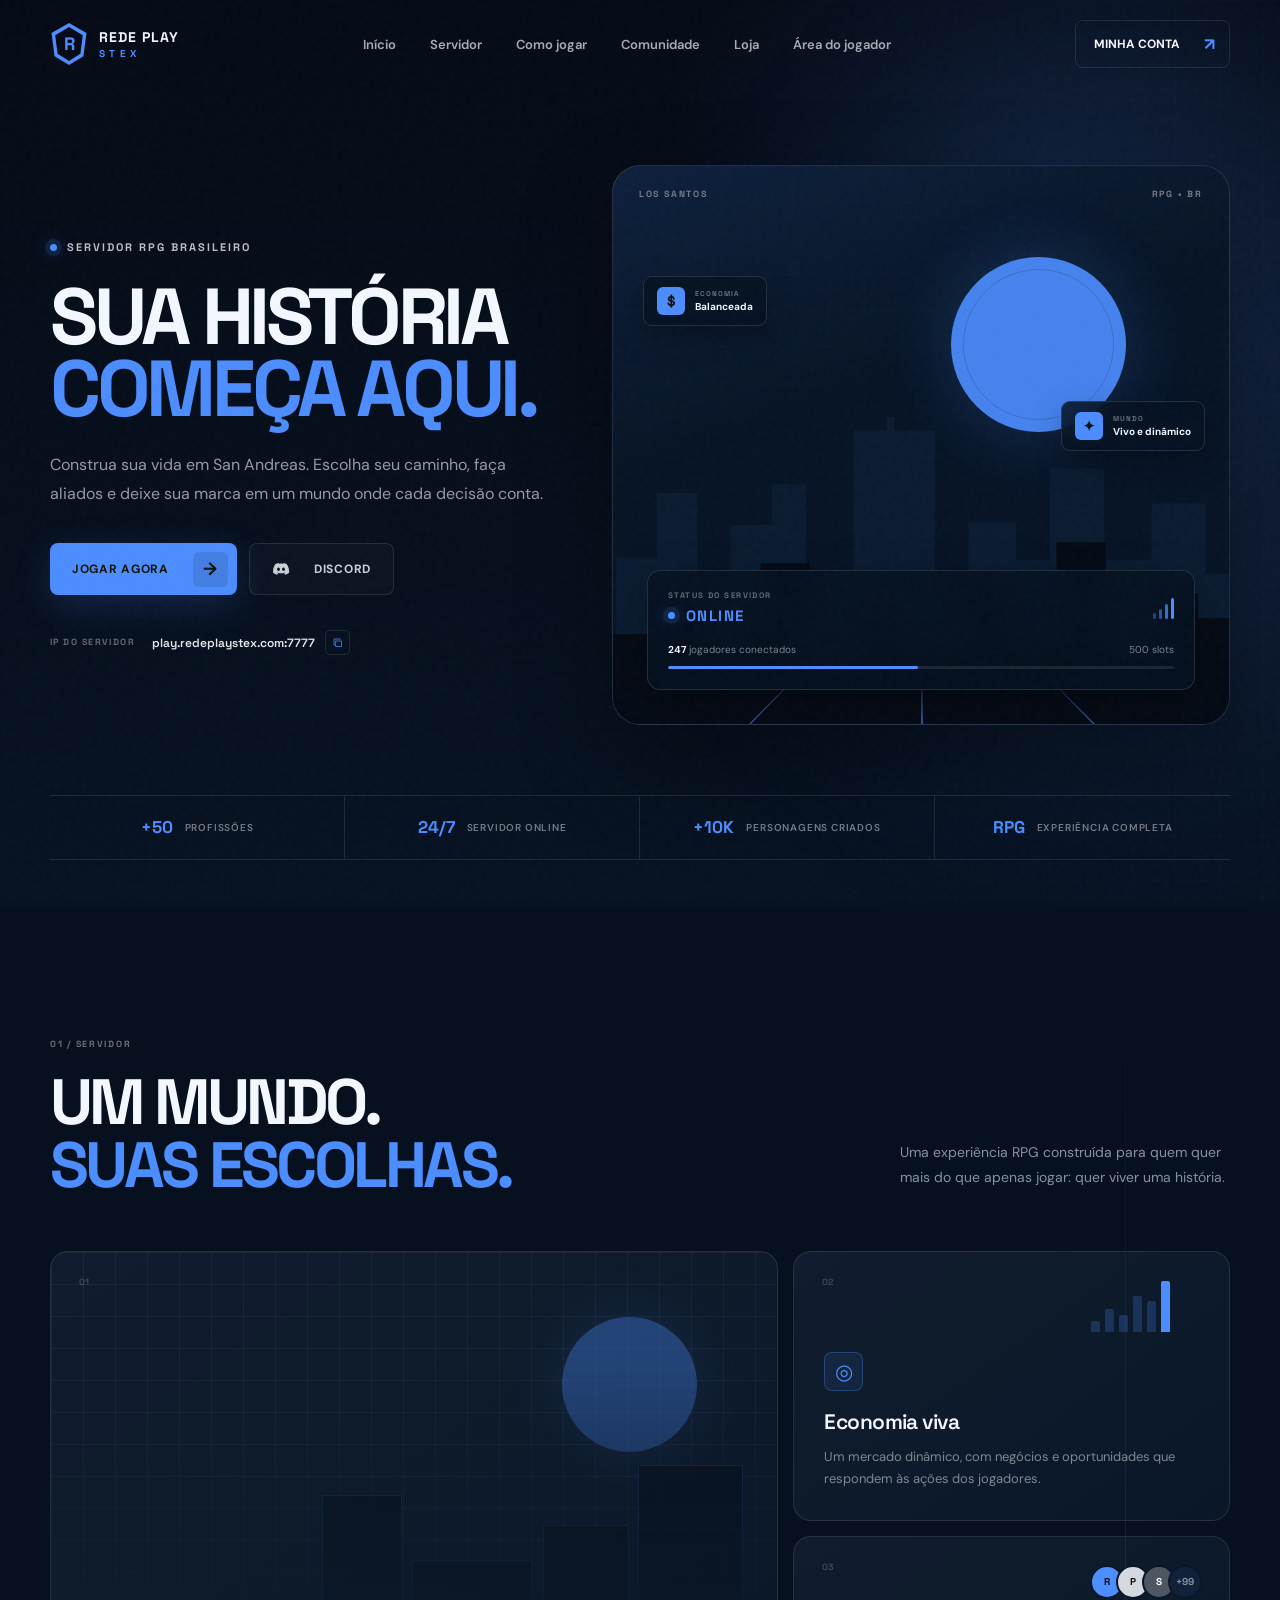
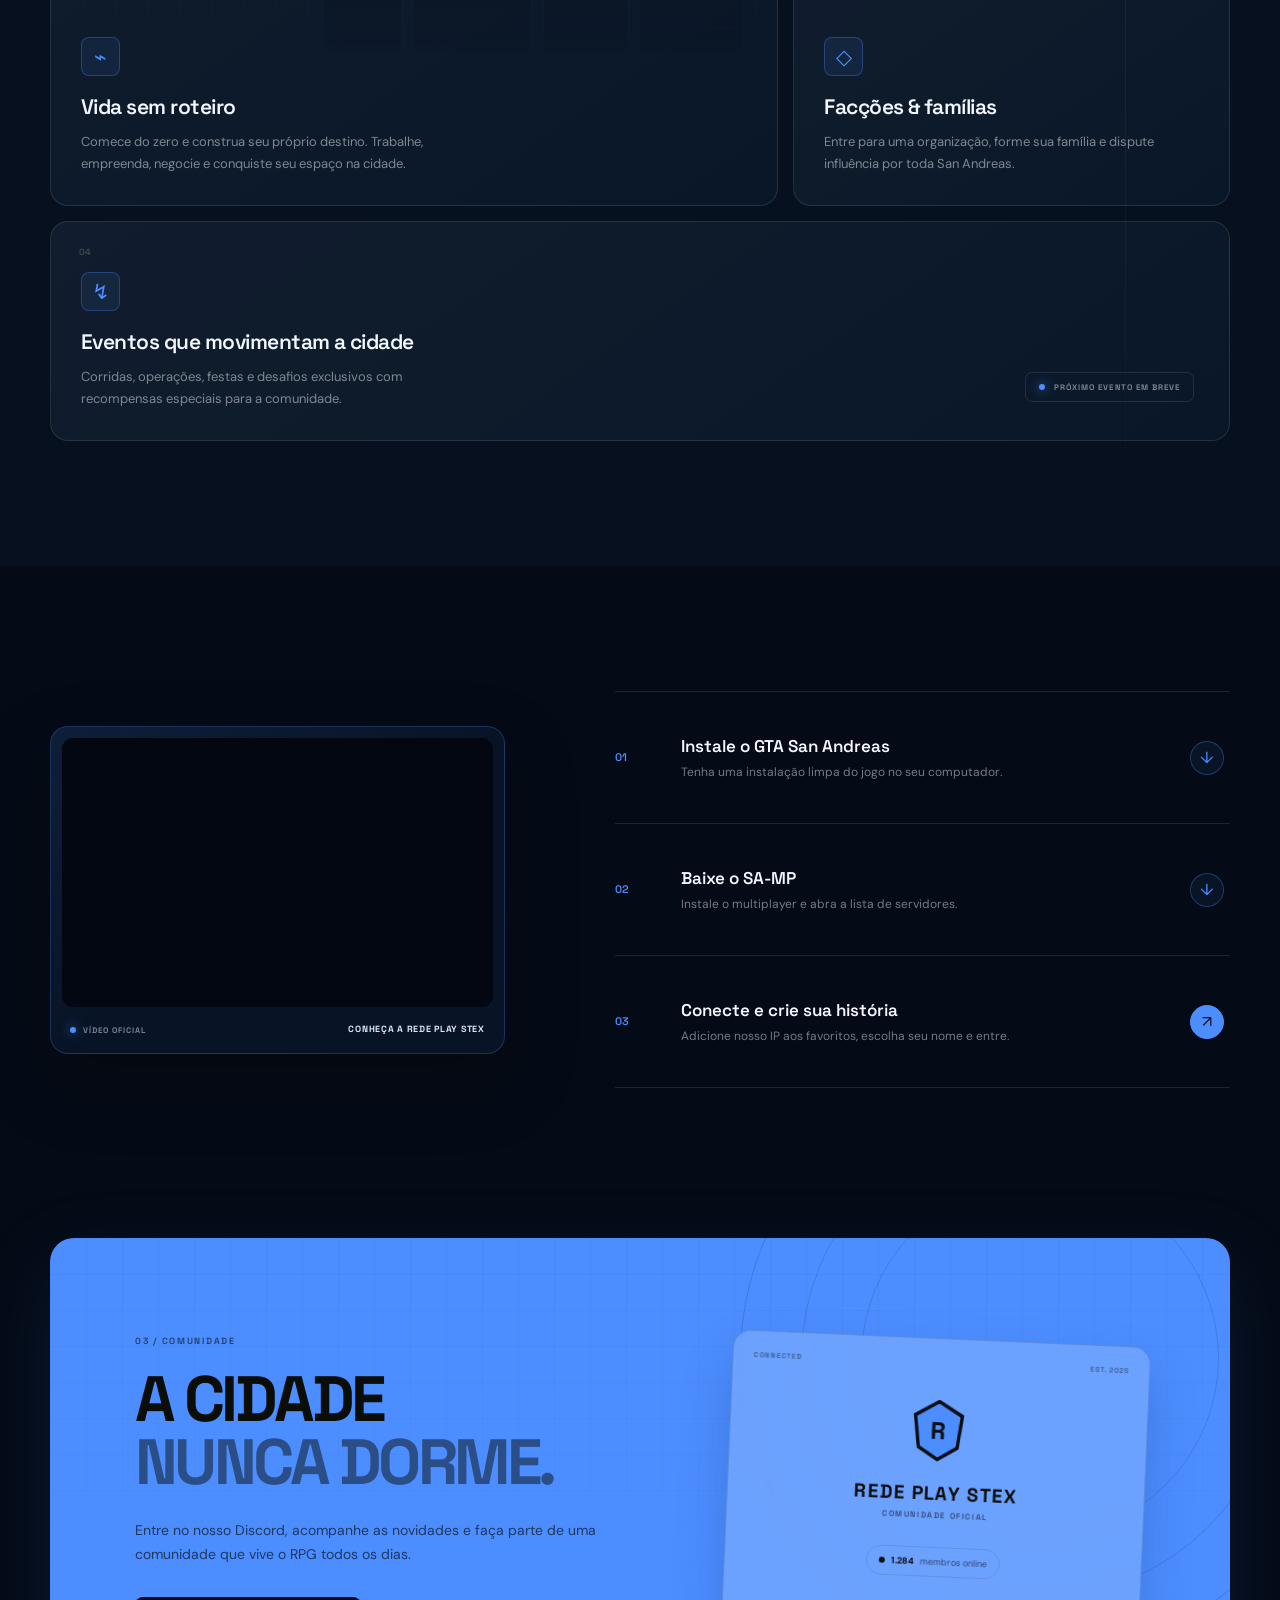
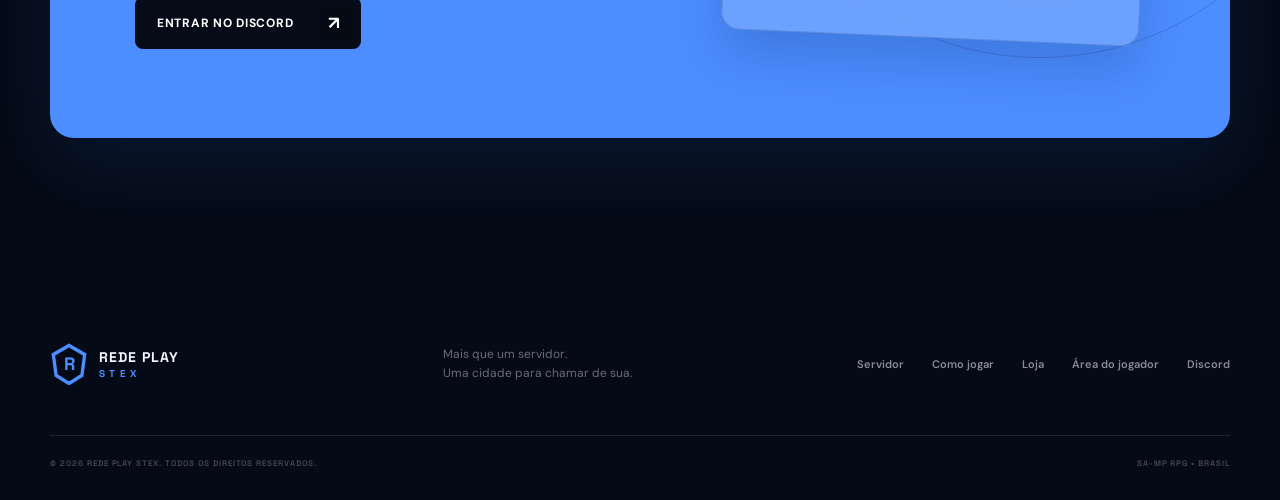
==== commit 98815ee6: "Add files via upload" ====
--- a/index.html
+++ b/index.html
@@ -39,6 +39,7 @@
           <a href="#servidor">Servidor</a>
           <a href="#como-jogar">Como jogar</a>
           <a href="#comunidade">Comunidade</a>
+          <a href="loja.html">Loja</a>
           <a href="painel.html">Área do jogador</a>
         </nav>
 
@@ -291,6 +292,7 @@
         <nav aria-label="Links do rodapé">
           <a href="#servidor">Servidor</a>
           <a href="#como-jogar">Como jogar</a>
+          <a href="loja.html">Loja</a>
           <a href="painel.html">Área do jogador</a>
           <a class="discord-link" href="https://discord.gg/redeplaystex" target="_blank" rel="noreferrer">Discord</a>
         </nav>
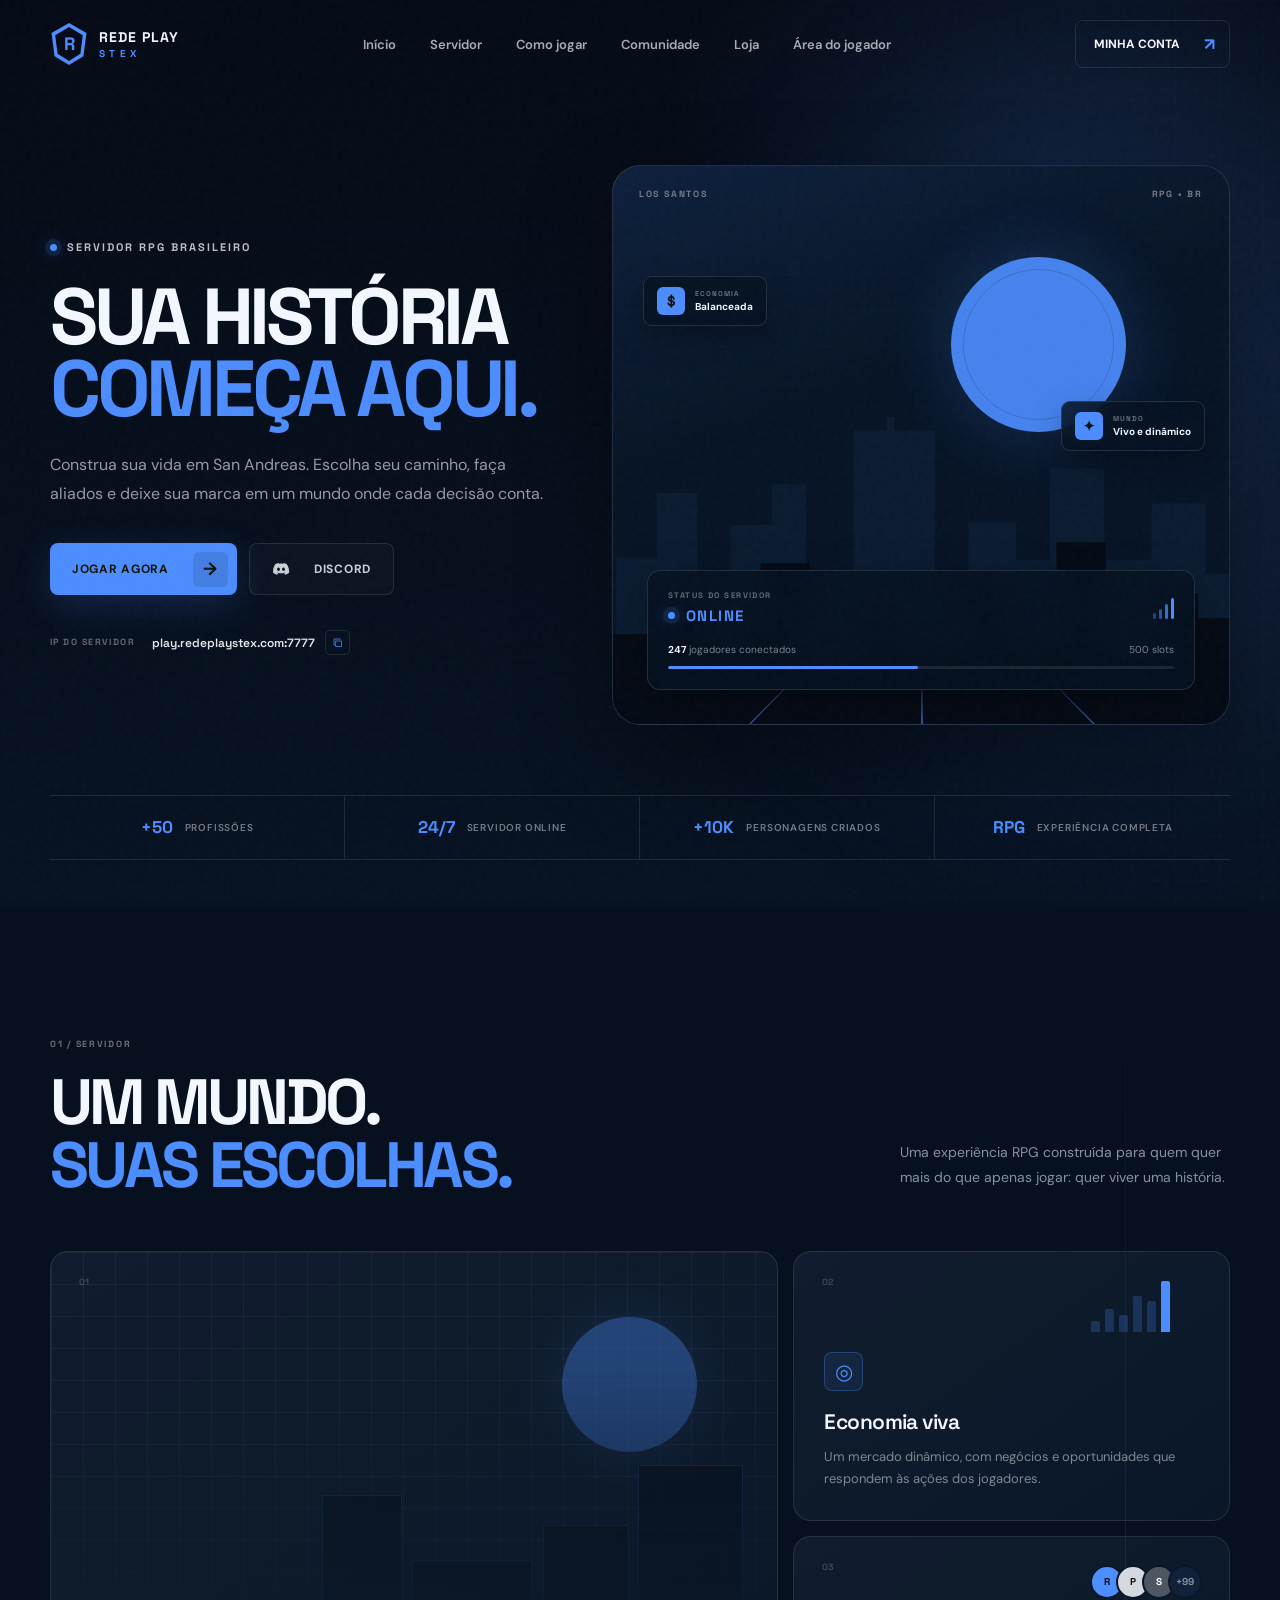
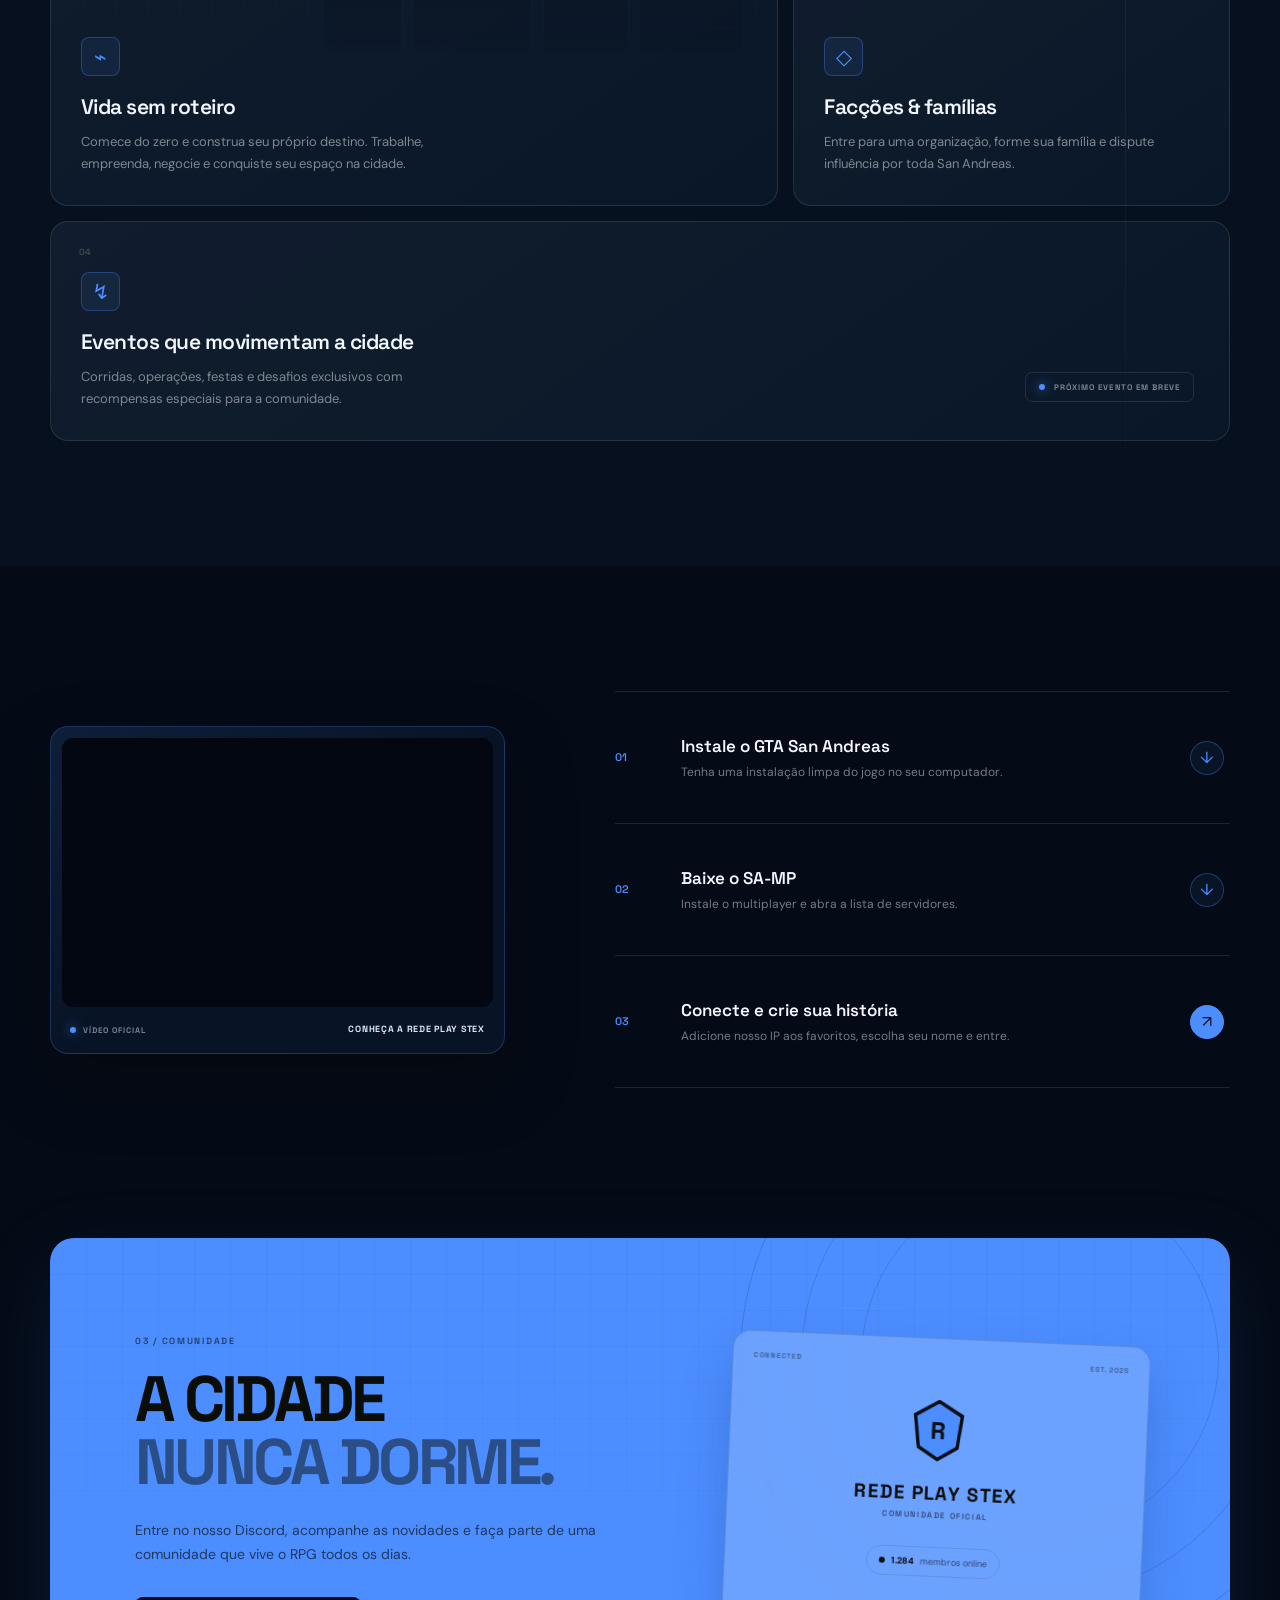
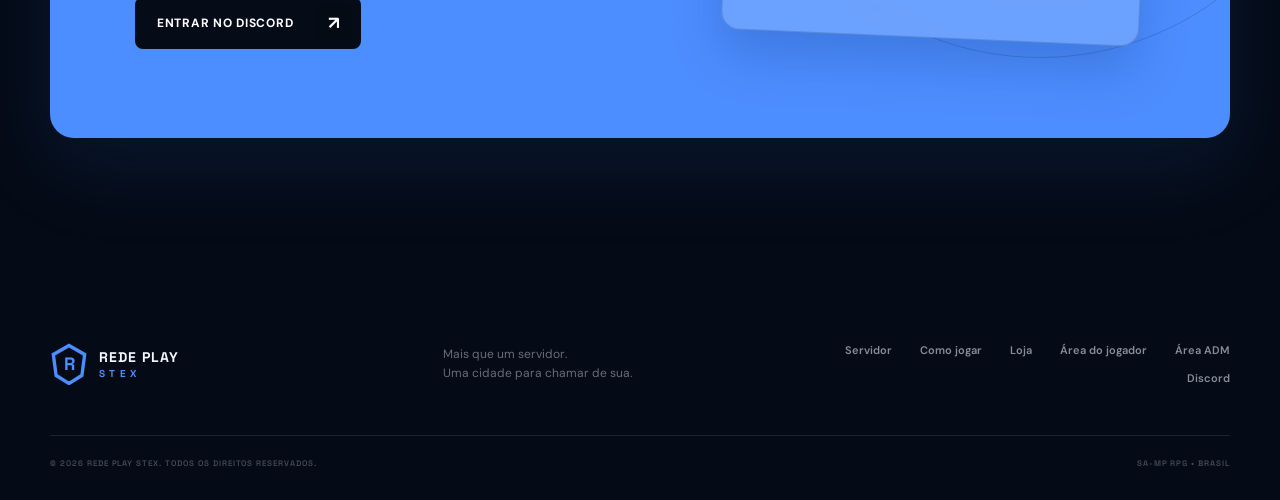
==== commit 7a35349d: "Add files via upload" ====
--- a/index.html
+++ b/index.html
@@ -8,7 +8,10 @@
       content="Rede Play Stex — servidor brasileiro de SA-MP RPG. Construa sua história em San Andreas."
     />
     <meta name="theme-color" content="#050b16" />
-    <title>Rede Play Stex — SA-MP RPG</title>
+    <title>Rede Play Stex RPG</title>
+    <link rel="icon" type="image/x-icon" href="favicon.ico?v=blue" />
+    <link rel="icon" type="image/png" sizes="32x32" href="assets/favicon-stex-blue-32.png" />
+    <link rel="icon" type="image/svg+xml" sizes="any" href="assets/favicon-stex.svg?v=blue" />
     <link rel="preconnect" href="https://fonts.googleapis.com" />
     <link rel="preconnect" href="https://fonts.gstatic.com" crossorigin />
     <link
@@ -265,7 +268,7 @@
               <span class="section-index">03 / COMUNIDADE</span>
               <h2>A CIDADE<br /><span>NUNCA DORME.</span></h2>
               <p>Entre no nosso Discord, acompanhe as novidades e faça parte de uma comunidade que vive o RPG todos os dias.</p>
-              <a class="button button-dark discord-link" href="https://discord.gg/redeplaystex" target="_blank" rel="noreferrer">
+              <a class="button button-dark discord-link" href="https://discord.gg/B2gHbcpqfA" target="_blank" rel="noreferrer">
                 Entrar no Discord
                 <span class="button-icon" aria-hidden="true">↗</span>
               </a>
@@ -294,7 +297,8 @@
           <a href="#como-jogar">Como jogar</a>
           <a href="loja.html">Loja</a>
           <a href="painel.html">Área do jogador</a>
-          <a class="discord-link" href="https://discord.gg/redeplaystex" target="_blank" rel="noreferrer">Discord</a>
+          <a href="admin.html">Área ADM</a>
+          <a class="discord-link" href="https://discord.gg/B2gHbcpqfA" target="_blank" rel="noreferrer">Discord</a>
         </nav>
       </div>
       <div class="container footer-bottom">
--- a/styles.css
+++ b/styles.css
@@ -1273,8 +1273,9 @@
 
 .footer-top nav {
   display: flex;
+  flex-wrap: wrap;
   justify-content: flex-end;
-  gap: 28px;
+  gap: 14px 28px;
 }
 
 .footer-top nav a {
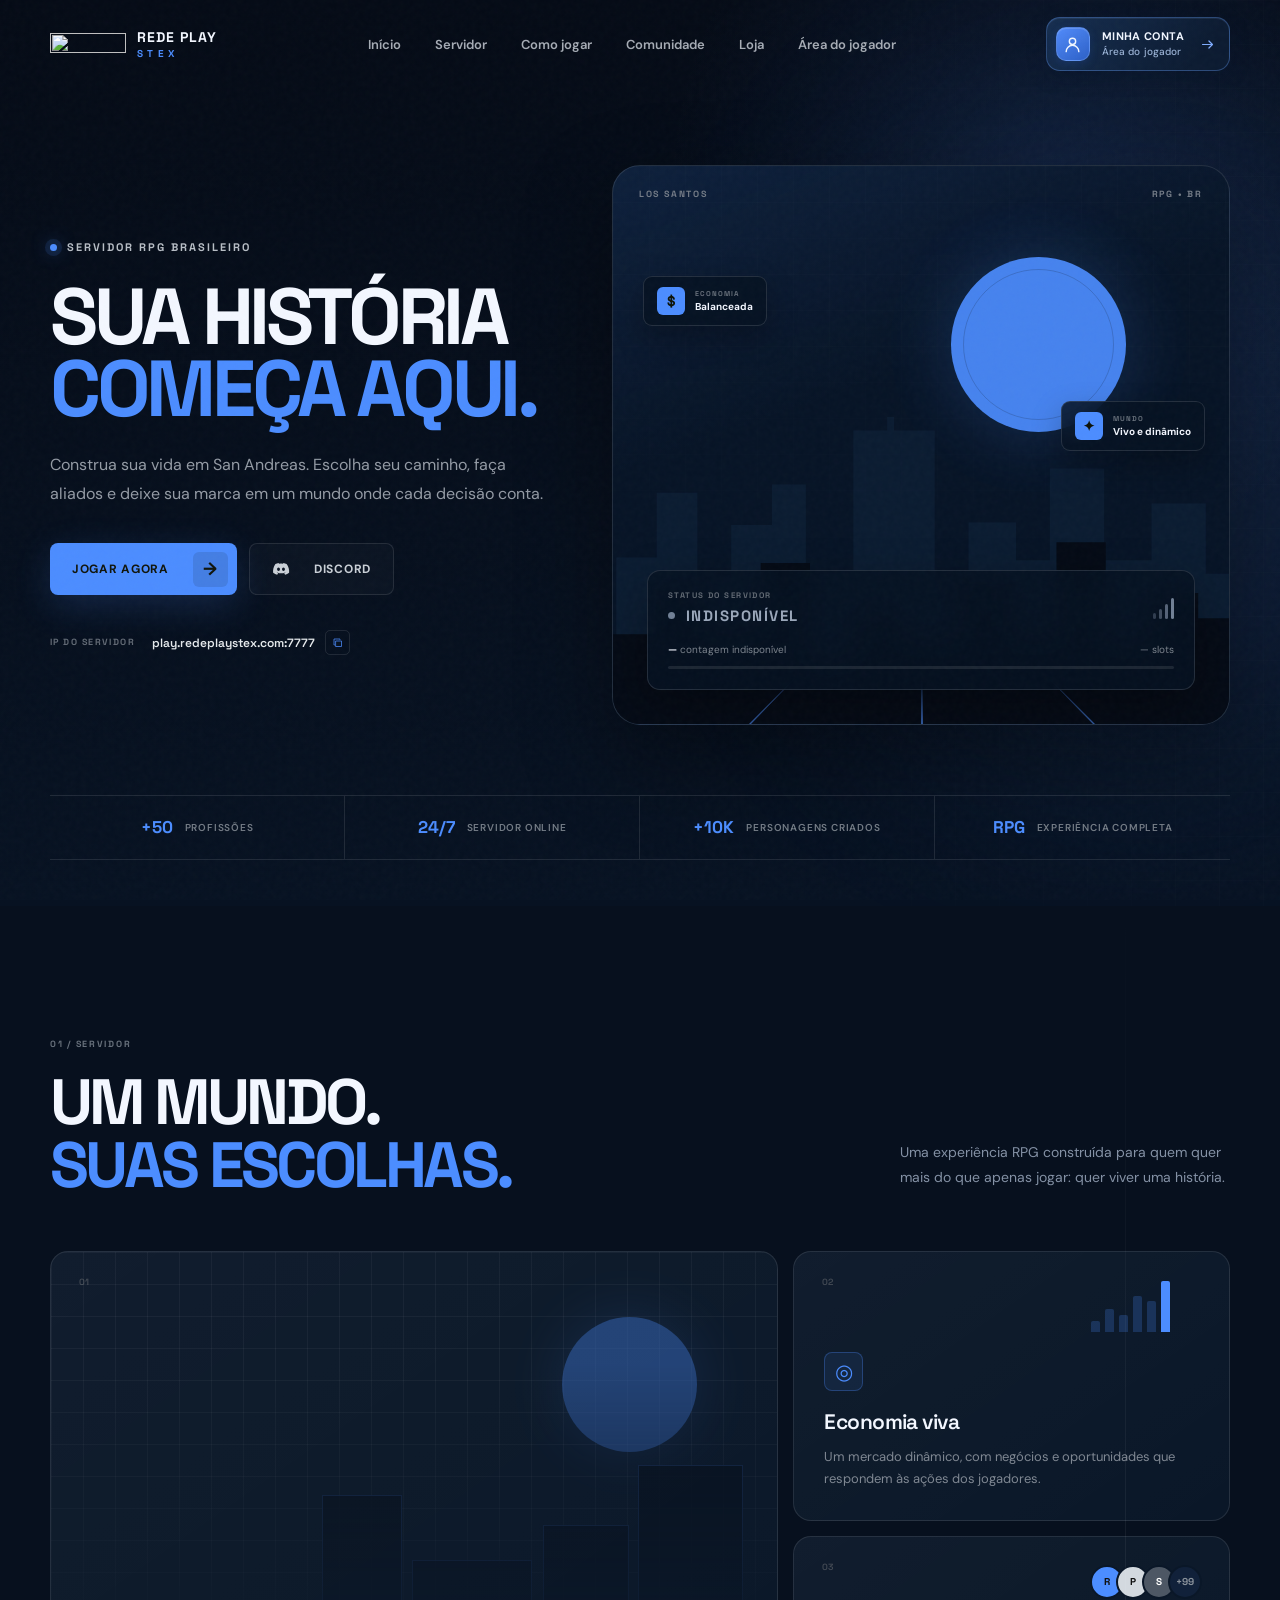
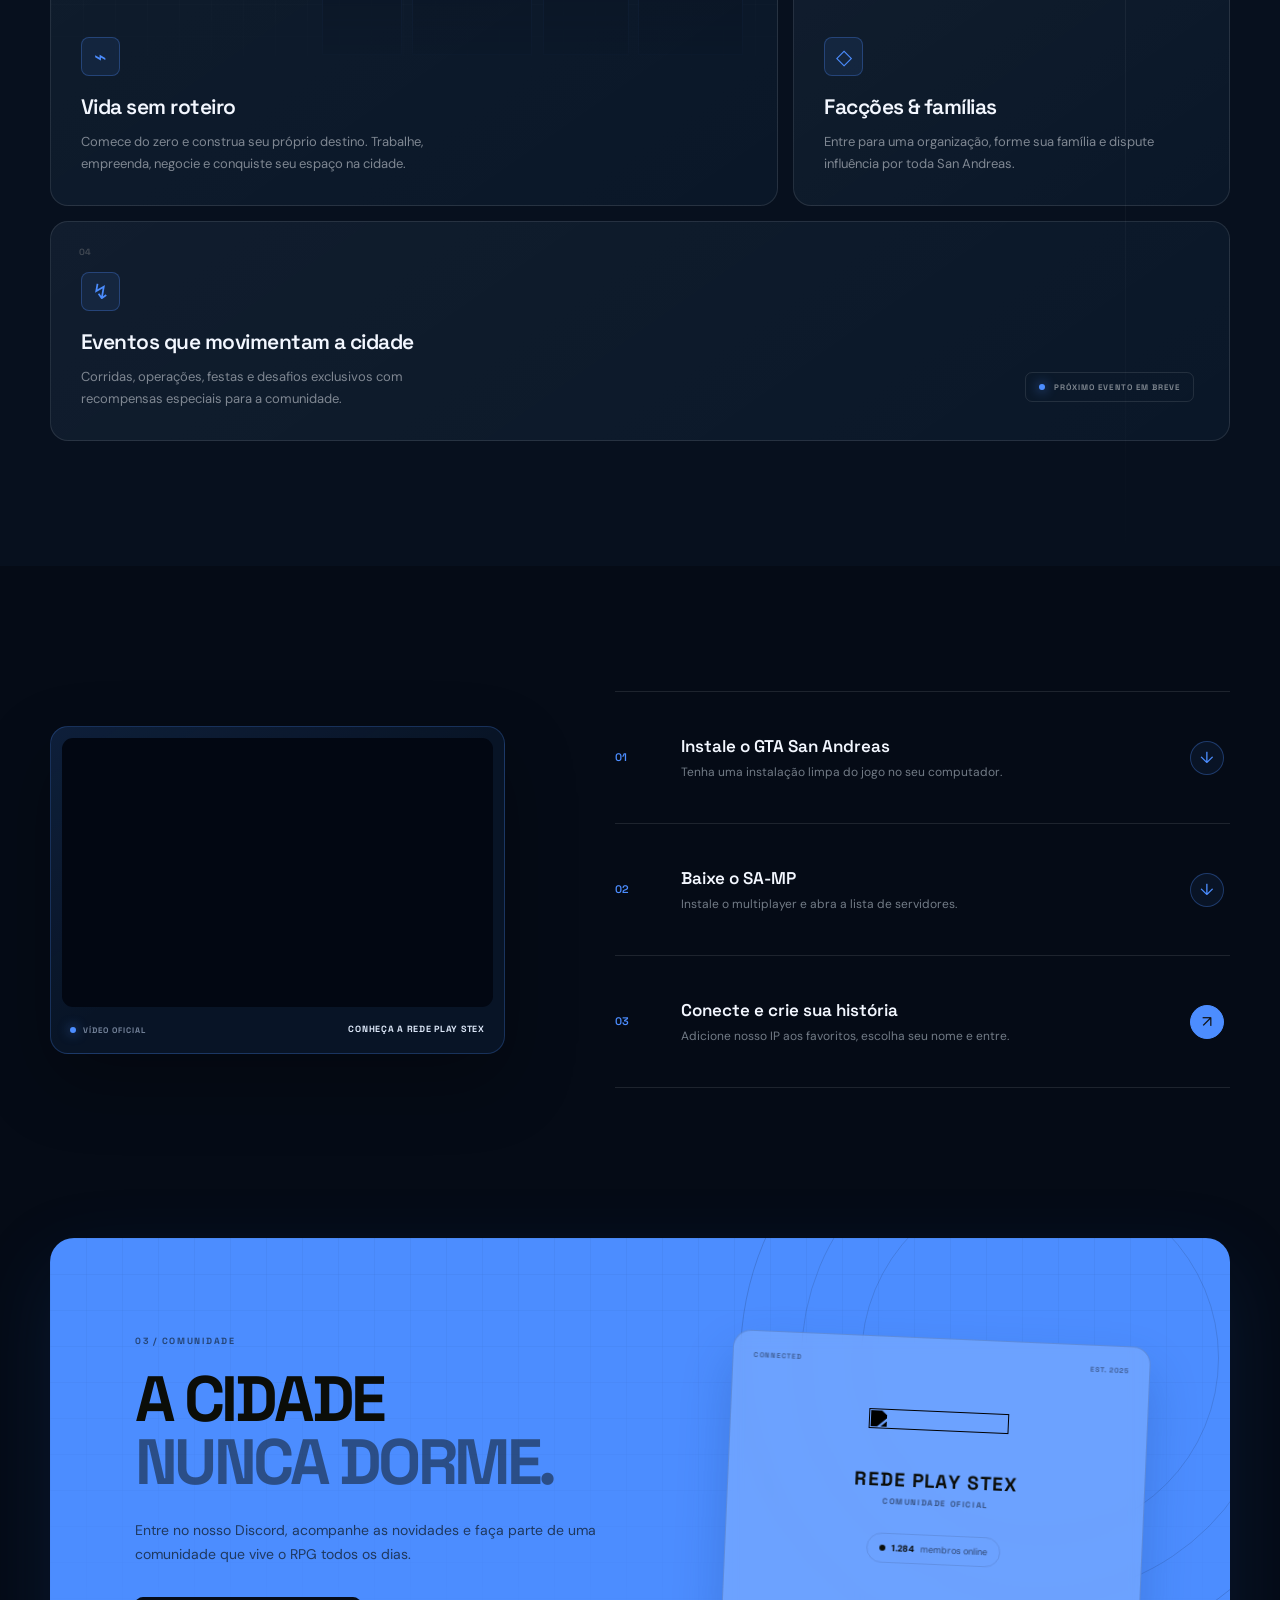
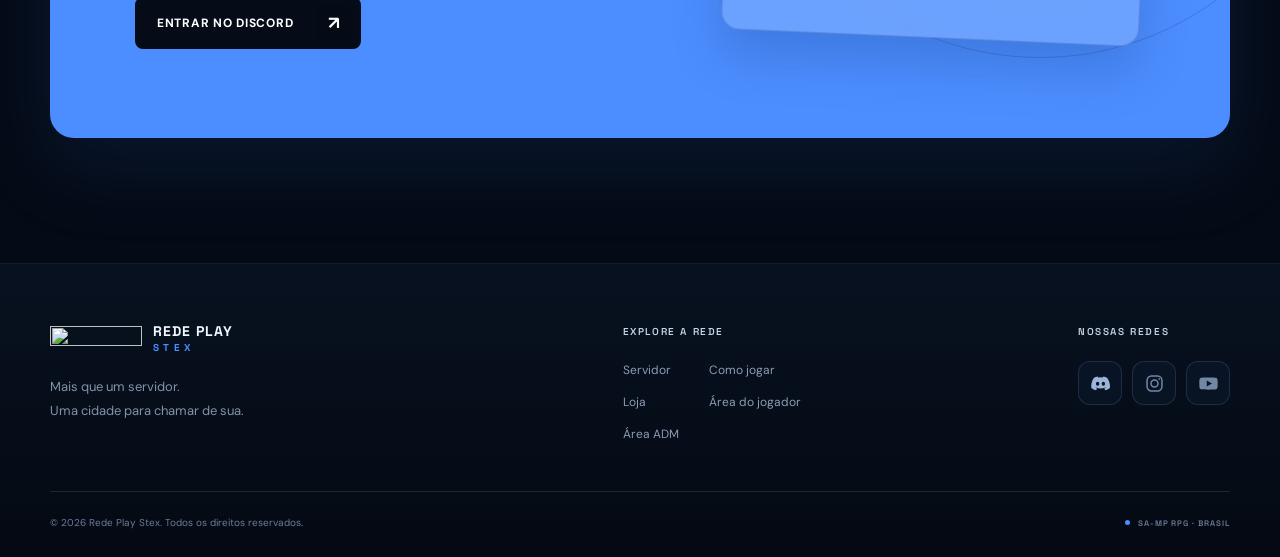
==== commit ff1acd21: "Add files via upload" ====
--- a/index.html
+++ b/index.html
@@ -9,16 +9,15 @@
     />
     <meta name="theme-color" content="#050b16" />
     <title>Rede Play Stex RPG</title>
-    <link rel="icon" type="image/x-icon" href="favicon.ico?v=blue" />
-    <link rel="icon" type="image/png" sizes="32x32" href="assets/favicon-stex-blue-32.png" />
-    <link rel="icon" type="image/svg+xml" sizes="any" href="assets/favicon-stex.svg?v=blue" />
+    <link rel="icon" type="image/svg+xml" sizes="any" href="assets/favicon-rps.svg" />
     <link rel="preconnect" href="https://fonts.googleapis.com" />
     <link rel="preconnect" href="https://fonts.gstatic.com" crossorigin />
     <link
       href="https://fonts.googleapis.com/css2?family=DM+Sans:wght@400;500;600;700&family=Space+Grotesk:wght@500;600;700&display=swap"
       rel="stylesheet"
     />
-    <link rel="stylesheet" href="styles.css" />
+    <link rel="stylesheet" href="styles.css?v=server-status-1" />
+    <link rel="stylesheet" href="account-header.css?v=4" />
   </head>
   <body>
     <div class="noise" aria-hidden="true"></div>
@@ -26,7 +25,7 @@
     <header class="site-header" id="inicio">
       <div class="container nav-wrap">
         <a class="brand" href="#inicio" aria-label="Rede Play Stex — início">
-          <span class="brand-mark" aria-hidden="true"><i></i><b>R</b></span>
+          <img class="brand-mark" src="assets/rps-logo.svg" width="800" height="226" alt="" aria-hidden="true" />
           <span class="brand-copy">
             <strong>REDE PLAY</strong>
             <small>STEX</small>
@@ -46,10 +45,13 @@
           <a href="painel.html">Área do jogador</a>
         </nav>
 
-        <a class="nav-cta" href="painel.html">
-          Minha conta
-          <span aria-hidden="true">↗</span>
-        </a>
+        <div class="account-header" data-account-header data-account-autoload>
+          <a class="nav-cta account-login" href="painel.html" aria-label="Acessar minha conta">
+            <span class="account-login-icon" aria-hidden="true"><svg viewBox="0 0 24 24"><circle cx="12" cy="8" r="4" /><path d="M4 21a8 8 0 0 1 16 0" /></svg></span>
+            <span class="account-login-copy"><strong>Minha conta</strong><small>Área do jogador</small></span>
+            <svg class="account-login-arrow" viewBox="0 0 24 24" aria-hidden="true"><path d="M5 12h14m-5-5 5 5-5 5" /></svg>
+          </a>
+        </div>
       </div>
     </header>
 
@@ -104,17 +106,17 @@
               <span>RPG • BR</span>
             </div>
 
-            <div class="status-card">
+            <div class="status-card" data-server-status="loading" role="status" aria-live="polite" aria-atomic="true">
               <div class="status-card-head">
                 <div>
                   <span class="card-kicker">STATUS DO SERVIDOR</span>
-                  <strong><span class="live-dot"></span> ONLINE</strong>
+                  <strong><span class="live-dot" aria-hidden="true"></span> <span data-server-status-label>CONSULTANDO</span></strong>
                 </div>
                 <span class="signal" aria-hidden="true"><i></i><i></i><i></i><i></i></span>
               </div>
               <div class="players-row">
-                <span><b data-player-count>247</b> jogadores conectados</span>
-                <span data-player-limit>500 slots</span>
+                <span><b data-player-count>—</b> <span data-player-description>consultando jogadores</span></span>
+                <span data-player-limit>— slots</span>
               </div>
               <div class="progress" aria-hidden="true"><i data-player-progress></i></div>
             </div>
@@ -274,7 +276,7 @@
               </a>
             </div>
             <div class="community-panel" aria-hidden="true">
-              <div class="panel-logo"><span class="brand-mark"><i></i><b>R</b></span></div>
+              <div class="panel-logo"><img class="brand-mark" src="assets/rps-logo.svg" width="800" height="226" alt="" /></div>
               <div class="panel-line"><span></span><i></i></div>
               <strong>REDE PLAY STEX</strong>
               <small>COMUNIDADE OFICIAL</small>
@@ -287,23 +289,51 @@
 
     <footer class="site-footer">
       <div class="container footer-top">
-        <a class="brand" href="#inicio">
-          <span class="brand-mark" aria-hidden="true"><i></i><b>R</b></span>
-          <span class="brand-copy"><strong>REDE PLAY</strong><small>STEX</small></span>
-        </a>
-        <p>Mais que um servidor.<br />Uma cidade para chamar de sua.</p>
-        <nav aria-label="Links do rodapé">
-          <a href="#servidor">Servidor</a>
-          <a href="#como-jogar">Como jogar</a>
-          <a href="loja.html">Loja</a>
-          <a href="painel.html">Área do jogador</a>
-          <a href="admin.html">Área ADM</a>
-          <a class="discord-link" href="https://discord.gg/B2gHbcpqfA" target="_blank" rel="noreferrer">Discord</a>
-        </nav>
+        <div class="footer-brand">
+          <a class="brand" href="#inicio" aria-label="Rede Play Stex — início">
+            <img class="brand-mark" src="assets/rps-logo.svg" width="800" height="226" alt="" aria-hidden="true" />
+            <span class="brand-copy"><strong>REDE PLAY</strong><small>STEX</small></span>
+          </a>
+          <p>Mais que um servidor.<br />Uma cidade para chamar de sua.</p>
+        </div>
+
+        <div class="footer-menu">
+          <h2 class="footer-heading">Explore a rede</h2>
+          <nav aria-label="Links do rodapé">
+            <a href="#servidor">Servidor</a>
+            <a href="#como-jogar">Como jogar</a>
+            <a href="loja.html">Loja</a>
+            <a href="painel.html">Área do jogador</a>
+            <a href="admin.html">Área ADM</a>
+          </nav>
+        </div>
+
+        <div class="footer-connect">
+          <h2 class="footer-heading">Nossas redes</h2>
+          <nav class="footer-socials" aria-label="Redes sociais">
+            <a class="footer-social discord-link" data-social-link="discord" href="https://discord.gg/B2gHbcpqfA" target="_blank" rel="noopener noreferrer" aria-label="Discord da Rede Play Stex (abre em nova aba)" title="Discord">
+              <svg viewBox="0 0 24 24" aria-hidden="true" focusable="false">
+                <path fill="currentColor" d="M19.5 5.3A17.6 17.6 0 0 0 15.2 4l-.5 1a16.5 16.5 0 0 0-5.4 0l-.5-1c-1.5.3-3 .8-4.3 1.3C1.8 9.3 1.1 13.2 1.5 17c1.8 1.3 3.6 2.1 5.4 2.6l1.3-1.8-1.8-.9.4-.3c3.5 1.6 7.3 1.6 10.8 0l.5.3-1.9.9 1.3 1.8c1.8-.5 3.6-1.3 5.3-2.6.5-4.4-.8-8.2-3.3-11.7ZM8.7 14.6c-1 0-1.9-1-1.9-2.3 0-1.2.9-2.2 1.9-2.2s1.9 1 1.9 2.2c0 1.3-.8 2.3-1.9 2.3Zm6.6 0c-1 0-1.9-1-1.9-2.3 0-1.2.9-2.2 1.9-2.2s1.9 1 1.9 2.2c0 1.3-.8 2.3-1.9 2.3Z" />
+              </svg>
+            </a>
+            <a class="footer-social" data-social-link="instagram" role="link" aria-disabled="true" tabindex="-1" aria-label="Instagram da Rede Play Stex (em breve)" title="Instagram — em breve">
+              <svg viewBox="0 0 24 24" fill="none" stroke="currentColor" stroke-width="1.7" aria-hidden="true" focusable="false">
+                <rect x="3.5" y="3.5" width="17" height="17" rx="5" />
+                <circle cx="12" cy="12" r="4" />
+                <circle cx="17.4" cy="6.8" r="1" fill="currentColor" stroke="none" />
+              </svg>
+            </a>
+            <a class="footer-social" data-social-link="youtube" role="link" aria-disabled="true" tabindex="-1" aria-label="YouTube da Rede Play Stex (em breve)" title="YouTube — em breve">
+              <svg viewBox="0 0 24 24" aria-hidden="true" focusable="false">
+                <path fill="currentColor" fill-rule="evenodd" d="M20.8 5.4C19.6 5 16 5 12 5s-7.6 0-8.8.4C1.6 5.9 1.5 8.4 1.5 12s.1 6.1 1.7 6.6C4.4 19 8 19 12 19s7.6 0 8.8-.4c1.6-.5 1.7-3 1.7-6.6s-.1-6.1-1.7-6.6ZM10 8.5v7l6-3.5-6-3.5Z" clip-rule="evenodd" />
+              </svg>
+            </a>
+          </nav>
+        </div>
       </div>
       <div class="container footer-bottom">
         <span>© <span data-current-year></span> Rede Play Stex. Todos os direitos reservados.</span>
-        <span>SA-MP RPG • BRASIL</span>
+        <span class="footer-location"><i aria-hidden="true"></i> SA-MP RPG · BRASIL</span>
       </div>
     </footer>
 
@@ -312,6 +342,9 @@
       <div><strong>IP copiado!</strong><small data-toast-ip>play.redeplaystex.com:7777</small></div>
     </div>
 
-    <script src="script.js"></script>
+    <script src="portal-session.js?v=1"></script>
+    <script src="account-header.js?v=4"></script>
+    <script src="script.js?v=server-status-1"></script>
+    <script src="server-status.js?v=1"></script>
   </body>
 </html>
--- a/styles.css
+++ b/styles.css
@@ -87,37 +87,17 @@
 .brand {
   display: inline-flex;
   align-items: center;
+  flex-shrink: 0;
   gap: 11px;
 }
 
 .brand-mark {
-  position: relative;
-  display: grid;
-  width: 38px;
-  height: 42px;
-  place-items: center;
-}
-
-.brand-mark i {
-  position: absolute;
-  inset: 0;
-  background: var(--green);
-  clip-path: polygon(50% 0, 96% 24%, 88% 79%, 50% 100%, 12% 79%, 4% 24%);
-}
-
-.brand-mark i::after {
-  position: absolute;
-  inset: 4px;
-  content: "";
-  background: var(--bg);
-  clip-path: inherit;
-}
-
-.brand-mark b {
-  position: relative;
-  z-index: 1;
-  color: var(--green);
-  font: 700 18px/1 "Space Grotesk", sans-serif;
+  display: block;
+  width: 76px;
+  height: auto;
+  flex-shrink: 0;
+  aspect-ratio: 800 / 226;
+  object-fit: contain;
 }
 
 .brand-copy {
@@ -594,11 +574,23 @@
 
 .progress i {
   display: block;
-  width: 49.4%;
+  width: 0;
   height: 100%;
   border-radius: inherit;
   background: var(--green);
   box-shadow: 0 0 15px rgba(183, 243, 74, 0.6);
+  transition: width 0.4s ease;
+}
+
+.status-card[data-server-status]:not([data-server-status="online"]) .status-card-head strong {
+  color: #9aa7ba;
+}
+
+.status-card[data-server-status]:not([data-server-status="online"]) .live-dot,
+.status-card[data-server-status]:not([data-server-status="online"]) .signal i {
+  background: #718096;
+  box-shadow: none;
+  animation: none;
 }
 
 .floating-tag {
@@ -1181,22 +1173,9 @@
 }
 
 .community-panel .brand-mark {
-  width: 55px;
-  height: 62px;
+  width: 140px;
   margin-bottom: 22px;
-}
-
-.community-panel .brand-mark i {
-  background: #0a0d10;
-}
-
-.community-panel .brand-mark i::after {
-  background: var(--green);
-}
-
-.community-panel .brand-mark b {
-  color: #0a0d10;
-  font-size: 24px;
+  filter: brightness(0);
 }
 
 .panel-line {
@@ -1254,49 +1233,129 @@
 }
 
 .site-footer {
-  padding-top: 80px;
+  padding-top: 60px;
+  border-top: 1px solid rgba(132, 166, 215, 0.12);
+  background: linear-gradient(180deg, rgba(10, 23, 41, 0.55), rgba(3, 9, 18, 0.7));
 }
 
 .footer-top {
   display: grid;
-  grid-template-columns: 1fr 1fr 1fr;
-  align-items: center;
-  padding-bottom: 50px;
-}
-
-.footer-top > p {
-  margin: 0;
-  color: #656d77;
+  grid-template-columns: minmax(240px, 1.3fr) minmax(250px, 1fr) auto;
+  align-items: start;
+  gap: clamp(32px, 5vw, 80px);
+  padding-bottom: 48px;
+}
+
+.footer-brand .brand-mark {
+  width: 92px;
+}
+
+.footer-brand > p {
+  margin: 22px 0 0;
+  color: #8292a9;
+  font-size: 13px;
+  line-height: 1.8;
+}
+
+.footer-heading {
+  margin: 0 0 22px;
+  color: #c6d3e6;
+  font: 600 10px/1.5 "Space Grotesk", sans-serif;
+  letter-spacing: 0.16em;
+  text-transform: uppercase;
+}
+
+.footer-menu nav {
+  display: grid;
+  grid-template-columns: repeat(2, max-content);
+  gap: 14px 30px;
+}
+
+.footer-menu a {
+  width: fit-content;
+  color: #8c9cb3;
   font-size: 12px;
-  line-height: 1.6;
-}
-
-.footer-top nav {
-  display: flex;
-  flex-wrap: wrap;
-  justify-content: flex-end;
-  gap: 14px 28px;
-}
-
-.footer-top nav a {
-  color: #858d97;
-  font-size: 11px;
-  font-weight: 600;
-}
-
-.footer-top nav a:hover {
+  line-height: 1.5;
+  transition: color 0.2s ease;
+}
+
+.footer-menu a:hover {
   color: var(--green);
 }
 
+.footer-socials {
+  display: flex;
+  align-items: center;
+  gap: 10px;
+}
+
+.footer-social {
+  display: grid;
+  width: 44px;
+  height: 44px;
+  flex-shrink: 0;
+  place-items: center;
+  border: 1px solid rgba(132, 166, 215, 0.18);
+  border-radius: 12px;
+  color: #9bb4d8;
+  background: rgba(76, 141, 255, 0.045);
+  transition: color 0.2s ease, border-color 0.2s ease, background 0.2s ease, transform 0.2s ease;
+}
+
+.footer-social svg {
+  display: block;
+  width: 21px;
+  height: 21px;
+}
+
+.footer-social[href]:hover {
+  transform: translateY(-3px);
+  border-color: rgba(76, 141, 255, 0.6);
+  color: #8bb6ff;
+  background: rgba(76, 141, 255, 0.12);
+}
+
+.footer-social[aria-disabled="true"] {
+  cursor: default;
+  color: #7387a5;
+}
+
+.site-footer a:focus-visible {
+  outline: 2px solid var(--green);
+  outline-offset: 5px;
+  border-radius: 4px;
+}
+
+.site-footer .footer-social:focus-visible {
+  border-radius: 12px;
+}
+
 .footer-bottom {
   display: flex;
+  align-items: center;
   justify-content: space-between;
-  padding: 22px 0 30px;
+  gap: 20px;
+  padding: 22px 0 26px;
   border-top: 1px solid var(--line);
-  color: #444b54;
-  font: 600 8px/1.4 "Space Grotesk", sans-serif;
+  color: #6b7e99;
+  font-size: 10px;
+  line-height: 1.7;
+}
+
+.footer-location {
+  display: inline-flex;
+  align-items: center;
+  gap: 8px;
+  flex-shrink: 0;
+  font: 600 8px/1.5 "Space Grotesk", sans-serif;
   letter-spacing: 0.12em;
-  text-transform: uppercase;
+}
+
+.footer-location i {
+  width: 5px;
+  height: 5px;
+  border-radius: 50%;
+  background: var(--green);
 }
 
 .toast {
@@ -1368,6 +1427,19 @@
 .delay-3 { transition-delay: 0.27s; }
 
 @media (max-width: 980px) {
+  .footer-top {
+    grid-template-columns: minmax(200px, 1fr) minmax(220px, 1fr);
+    gap: 36px;
+  }
+
+  .footer-connect {
+    grid-column: 2;
+  }
+
+  .footer-brand {
+    grid-row: span 2;
+  }
+
   .main-nav,
   .nav-cta {
     display: none;
@@ -1592,17 +1664,35 @@
 
   .footer-top {
     grid-template-columns: 1fr;
-    gap: 32px;
-  }
-
-  .footer-top nav {
-    justify-content: flex-start;
+    gap: 36px;
+  }
+
+  .footer-brand {
+    grid-row: auto;
+  }
+
+  .footer-menu nav {
+    grid-template-columns: repeat(2, minmax(0, 1fr));
+    gap: 14px 24px;
+  }
+
+  .footer-connect {
+    grid-column: auto;
+    display: flex;
     flex-wrap: wrap;
+    align-items: center;
+    justify-content: space-between;
+    gap: 16px;
+  }
+
+  .footer-connect .footer-heading {
+    margin-bottom: 0;
   }
 
   .footer-bottom {
     flex-direction: column;
-    gap: 12px;
+    align-items: flex-start;
+    gap: 10px;
   }
 
   .toast {
--- a/account-header.css
+++ b/account-header.css
@@ -0,0 +1,152 @@
+.account-header { position: relative; flex-shrink: 0; color: #f3f7ff; font-family: "DM Sans", sans-serif; text-align: left; text-transform: none; }
+.account-header [hidden] { display: none !important; }
+.account-header button { cursor: pointer; }
+.account-header svg { width: 20px; height: 20px; flex-shrink: 0; fill: none; stroke: currentColor; stroke-width: 1.7; stroke-linecap: round; stroke-linejoin: round; }
+.account-header :is(button, a, input):focus-visible { outline: 2px solid #4c8dff; outline-offset: 4px; }
+.account-header button:disabled { cursor: wait; opacity: 0.5; }
+.account-header .account-login {
+  display: inline-flex;
+  min-height: 54px;
+  align-items: center;
+  justify-content: center;
+  gap: 12px;
+  padding: 8px 13px 8px 9px;
+  border: 1px solid rgba(104, 162, 255, 0.34);
+  border-radius: 14px;
+  color: #edf4ff;
+  background: linear-gradient(125deg, #162e50, #0c1b31 82%);
+  box-shadow: inset 0 1px 0 rgba(190, 217, 255, 0.08), 0 6px 20px rgba(0, 16, 43, 0.22);
+  text-decoration: none;
+  text-transform: none;
+  transition: border-color 0.2s ease, background 0.2s ease, box-shadow 0.2s ease, transform 0.2s ease;
+}
+.account-header .account-login-icon {
+  display: grid;
+  width: 34px;
+  height: 34px;
+  flex-shrink: 0;
+  place-items: center;
+  border: 1px solid rgba(166, 201, 255, 0.25);
+  border-radius: 10px;
+  color: #f0f6ff;
+  background: linear-gradient(145deg, #518bfa, #2c60c7);
+  box-shadow: inset 0 1px 0 rgba(255, 255, 255, 0.14), 0 3px 10px rgba(36, 96, 210, 0.2);
+}
+.account-header .account-login-icon svg { width: 19px; height: 19px; stroke-width: 1.8; }
+.account-header .account-login-copy { display: flex; flex-direction: column; gap: 5px; color: inherit; text-align: left; }
+.account-header .account-login-copy strong { color: #f1f6ff; font: 700 11px/1 "DM Sans", sans-serif; letter-spacing: 0.035em; text-transform: uppercase; white-space: nowrap; }
+.account-header .account-login-copy small { color: #9bb3d6; font: 500 10px/1 "DM Sans", sans-serif; letter-spacing: 0.01em; white-space: nowrap; }
+.account-header .account-login-arrow { width: 17px; height: 17px; margin-left: 3px; color: #80adff; transition: transform 0.2s ease, color 0.2s ease; }
+.account-header .account-login:hover,
+.account-header .account-login:focus-visible { border-color: rgba(114, 173, 255, 0.72); background: linear-gradient(125deg, #1b3a63, #102440 82%); box-shadow: inset 0 1px 0 rgba(190, 217, 255, 0.12), 0 7px 25px rgba(38, 98, 208, 0.2); }
+.account-header .account-login:hover { transform: translateY(-1px); }
+.account-header .account-login:hover .account-login-arrow { color: #c4dbff; transform: translateX(2px); }
+.account-header .account-login:active { transform: translateY(0); }
+.account-connected { display: flex; align-items: center; gap: 12px; }
+.account-bell, .account-trigger { display: flex; align-items: center; justify-content: center; border: 1px solid rgba(143,172,216,0.18); border-radius: 12px; color: #dce7f8; background: rgba(13,27,47,0.74); transition: background 0.2s, border-color 0.2s; }
+.account-bell { position: relative; width: 44px; height: 44px; }
+.account-bell > svg { width: 21px; height: 21px; }
+.account-badge { position: absolute; top: -4px; left: -4px; width: 12px; height: 12px; border: 2px solid #07101e; border-radius: 50%; background: #4c8dff; box-shadow: 0 0 8px rgba(76,141,255,0.4); pointer-events: none; }
+.account-trigger { min-height: 52px; gap: 10px; padding: 5px 10px 5px 6px; }
+.account-trigger > svg { width: 14px; height: 14px; color: #8193ad; }
+.account-avatar { position: relative; display: block; overflow: hidden; width: 38px; height: 38px; flex-shrink: 0; border: 1px solid rgba(76,141,255,0.45); border-radius: 50%; background: radial-gradient(circle at 50% 28%, #284d7d, #0d2038); }
+.account-avatar-fallback { position: absolute; inset: 0; display: grid; place-items: center; color: #83b0ff; }
+.account-avatar img { position: absolute; top: -100%; left: -180%; width: 460%; max-width: none; height: auto; }
+.account-identity { display: flex; min-width: 60px; flex-direction: column; gap: 4px; text-align: left; }
+.account-identity small { color: #7f92ae; font-size: 8px; font-weight: 700; letter-spacing: 0.13em; }
+.account-identity strong { overflow: hidden; max-width: 122px; color: #edf4ff; font-size: 12px; font-weight: 700; text-overflow: ellipsis; white-space: nowrap; }
+.account-bell:hover, .account-trigger:hover, .account-header [aria-expanded="true"] { border-color: rgba(76,141,255,0.58); background: #102440; }
+.account-popover { position: absolute; z-index: 80; top: calc(100% + 14px); right: 0; overflow: hidden; border: 1px solid rgba(128,162,213,0.22); border-radius: 16px; background: #0a1729; box-shadow: 0 18px 65px rgba(0,0,0,0.45); }
+.account-menu { width: 240px; padding: 8px; }
+.account-menu-name { margin: 0 8px 5px; padding: 12px 0; border-bottom: 1px solid rgba(255,255,255,0.08); color: #94a6c0; font-size: 11px; overflow-wrap: anywhere; }
+.account-menu :is(a, button) { display: flex; width: 100%; align-items: center; gap: 12px; min-height: 44px; padding: 10px; border: 0; border-radius: 9px; color: #dce7f8; background: transparent; font: 500 12px "DM Sans", sans-serif; text-transform: none; text-align: left; }
+.account-menu :is(a, button):hover { background: #132842; }
+.account-menu a > span { margin-left: auto; color: #4c8dff; }
+.account-menu .account-logout { color: #fa9b9b; }
+.account-notifications { width: 380px; }
+.account-notifications-head, .account-settings-head { display: flex; align-items: center; justify-content: space-between; gap: 16px; padding: 22px 20px 17px; }
+.account-notifications-head small, .account-settings-head small { color: #7591b9; font-size: 8px; font-weight: 700; letter-spacing: 0.15em; }
+.account-header :is(.account-notifications-head, .account-settings-head) h2 { margin: 6px 0 0; color: #edf4ff; font: 600 21px/1.2 "Space Grotesk", sans-serif; letter-spacing: -0.03em; }
+.account-close { display: grid; width: 32px; height: 32px; place-items: center; padding: 0; border: 1px solid rgba(255,255,255,0.09); border-radius: 9px; color: #9cb0cc; background: #11223a; font-size: 23px; line-height: 1; }
+.account-notifications-tools { display: flex; align-items: center; justify-content: space-between; gap: 12px; padding: 0 20px 16px; border-bottom: 1px solid rgba(255,255,255,0.08); }
+.account-unread { color: #93a6c2; font-size: 10px; }
+.account-read-all { padding: 0; border: 0; color: #80acff; background: transparent; font-size: 10px; }
+.account-header .account-read-all:disabled { cursor: default; }
+.account-notification-list { overflow-y: auto; max-height: min(390px, calc(100dvh - 230px)); overscroll-behavior: contain; scrollbar-color: #2a4265 transparent; scrollbar-width: thin; }
+.account-notification { display: flex; align-items: flex-start; gap: 12px; padding: 17px 20px; border-bottom: 1px solid rgba(255,255,255,0.06); color: #edf4ff; background: rgba(76,141,255,0.055); }
+.account-notification:hover { background: #12253d; }
+.account-notification.is-read { background: transparent; }
+.account-event-icon { display: grid; width: 32px; height: 32px; flex-shrink: 0; place-items: center; border-radius: 10px; color: #80acff; background: rgba(76,141,255,0.13); }
+.account-event-icon.is-success { color: #68dba8; background: rgba(104,219,168,0.1); }
+.account-event-icon.is-warning { color: #ffc77f; background: rgba(255,199,127,0.1); }
+.account-event-icon > svg { width: 17px; height: 17px; }
+.account-event-copy { display: flex; min-width: 0; flex: 1; flex-direction: column; gap: 6px; }
+.account-event-copy strong { color: #e4edfb; font-size: 12px; line-height: 1.4; }
+.account-event-copy > span { color: #97a9c2; font-size: 11px; font-weight: 400; line-height: 1.65; overflow-wrap: anywhere; }
+.account-event-copy time { color: #68809f; font-size: 9px; font-weight: 400; }
+.account-unread-dot { width: 6px; height: 6px; flex-shrink: 0; margin-top: 7px; border-radius: 50%; background: #4c8dff; }
+.account-empty { margin: 0; padding: 36px 25px; color: #90a5c2; font-size: 12px; font-weight: 400; line-height: 1.8; text-align: center; }
+.account-notification-status { margin: 12px 16px 0; padding: 12px; border-radius: 9px; color: #b8cbea; background: #142a45; font-size: 11px; line-height: 1.6; }
+.account-refresh { width: 100%; padding: 15px; border: 0; color: #80acff; background: #0d1c30; font-size: 11px; }
+.account-refresh:hover { background: #132842; }
+.account-settings-dialog { width: min(460px, calc(100vw - 32px)); max-height: calc(100dvh - 40px); margin: auto; padding: 0 24px 24px; overflow-y: auto; border: 1px solid rgba(128,162,213,0.24); border-radius: 20px; color: #e4edfb; background: #0a1729; box-shadow: 0 30px 100px rgba(0,0,0,0.5); }
+.account-settings-dialog::backdrop { background: rgba(2,7,15,0.78); backdrop-filter: blur(8px); }
+.account-settings-head { padding: 24px 0 20px; }
+.account-settings-player { margin: 0 0 12px; padding: 12px 14px; border: 1px solid rgba(76,141,255,0.2); border-radius: 10px; color: #b8d2f7; background: #10223b; font-size: 12px; overflow-wrap: anywhere; }
+.account-settings-description { margin: 0 0 12px; color: #90a5c2; font-size: 12px; line-height: 1.6; }
+.account-preference { display: flex; align-items: center; gap: 24px; padding: 20px 0; border-bottom: 1px solid rgba(255,255,255,0.08); cursor: pointer; }
+.account-preference > span { flex: 1; }
+.account-preference strong { display: block; color: #e4edfb; font-size: 13px; font-weight: 600; }
+.account-preference small { display: block; margin-top: 7px; color: #8da3c1; font-size: 11px; line-height: 1.7; }
+.account-preference input { width: 18px; height: 18px; margin: 0; flex-shrink: 0; accent-color: #4c8dff; cursor: pointer; }
+.account-settings-status { margin: 15px 0 0; color: #80acff; font-size: 11px; line-height: 1.6; }
+.account-settings-link { display: flex; align-items: center; justify-content: space-between; margin-top: 22px; color: #80acff; font-size: 12px; font-weight: 600; }
+.portal-header-actions { display: flex; align-items: center; justify-self: end; gap: 22px; }
+.store-links .account-header a { text-transform: none; }
+
+@media (min-width: 981px) and (max-width: 1200px) {
+  .site-header .main-nav { gap: 18px; }
+  .site-header .account-identity strong { max-width: 95px; }
+}
+@media (max-width: 980px) {
+  .site-header .nav-wrap { gap: 16px; }
+  .site-header .brand { margin-right: auto; }
+  .site-header .menu-toggle { order: 3; }
+  .site-header .account-header { z-index: 62; }
+  .account-header .account-login { display: flex; }
+}
+@media (max-width: 620px) {
+  .account-connected { gap: 8px; }
+  .account-trigger { gap: 7px; min-height: 46px; padding: 4px 7px 4px 4px; }
+  .account-avatar { width: 34px; height: 34px; }
+  .account-identity strong { max-width: 95px; font-size: 11px; }
+  .account-trigger > svg { display: none; }
+  .account-bell { width: 40px; height: 40px; }
+  .account-popover { position: fixed; top: 80px; right: 14px; }
+  .account-notifications { width: min(380px, calc(100vw - 28px)); }
+  .account-menu { width: min(240px, calc(100vw - 28px)); }
+  .portal-header-actions { gap: 12px; }
+  .portal-header-actions .back-link { display: none; }
+  .site-header .nav-wrap { gap: 8px; }
+  .account-header .account-login { min-height: 44px; gap: 8px; padding: 6px 10px 6px 6px; border-radius: 12px; }
+  .account-header .account-login-icon { width: 30px; height: 30px; border-radius: 8px; }
+  .account-header .account-login-copy strong { font-size: 10px; }
+  .account-header .account-login-copy small { display: none; }
+  .account-header .account-login-arrow { width: 15px; height: 15px; margin-left: 0; }
+}
+@media (max-width: 480px) {
+  .site-header .brand-mark, .store-header .brand-mark, .portal-header .brand-mark { width: 64px; }
+  .site-header .brand-copy, .store-header:has(.account-connected:not([hidden])) .brand-copy, .portal-header:has(.account-connected:not([hidden])) .brand-copy { display: none; }
+  .account-identity strong { max-width: 90px; }
+}
+@media (max-width: 360px) {
+  .site-header .brand-mark { width: 54px; }
+  .site-header .account-identity strong { max-width: 60px; }
+}
+
+@media (prefers-reduced-motion: reduce) {
+  .account-header .account-login,
+  .account-header .account-login-arrow { transition: none; }
+  .account-header .account-login:hover,
+  .account-header .account-login:hover .account-login-arrow { transform: none; }
+}
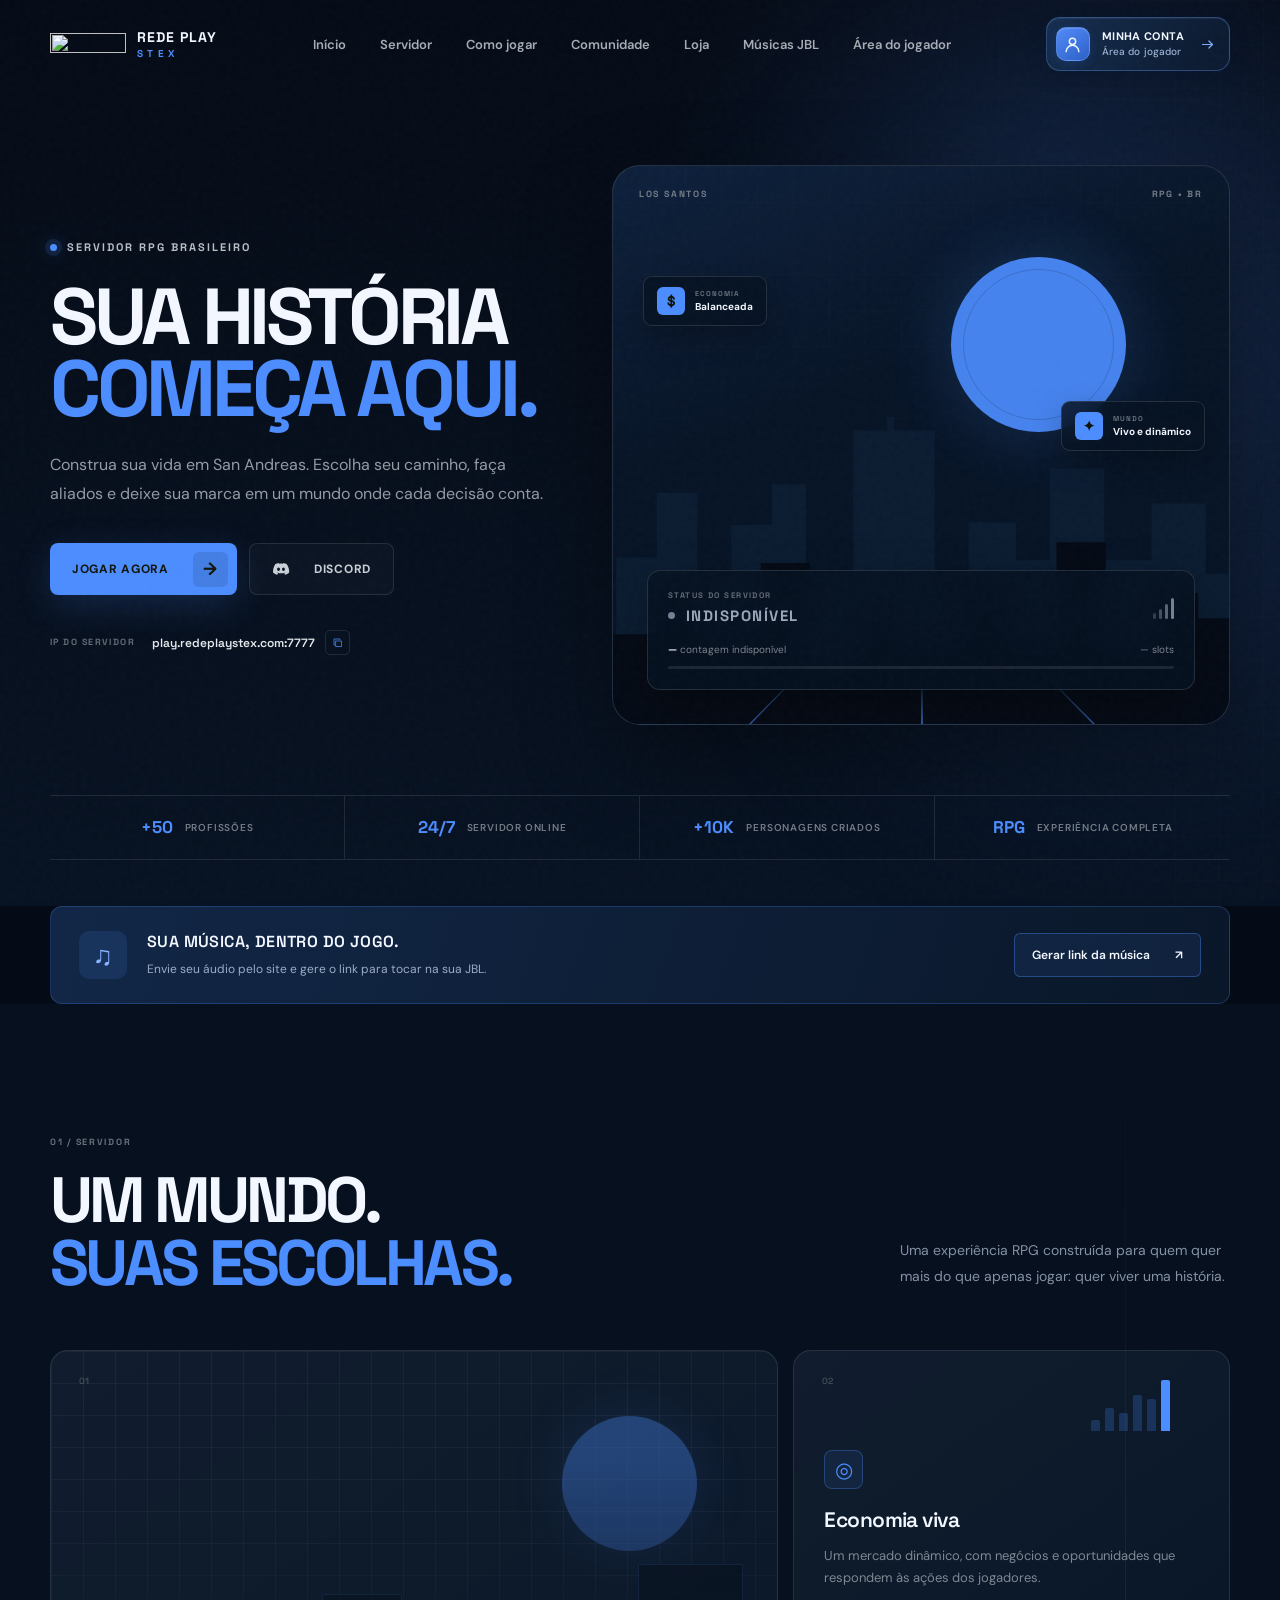
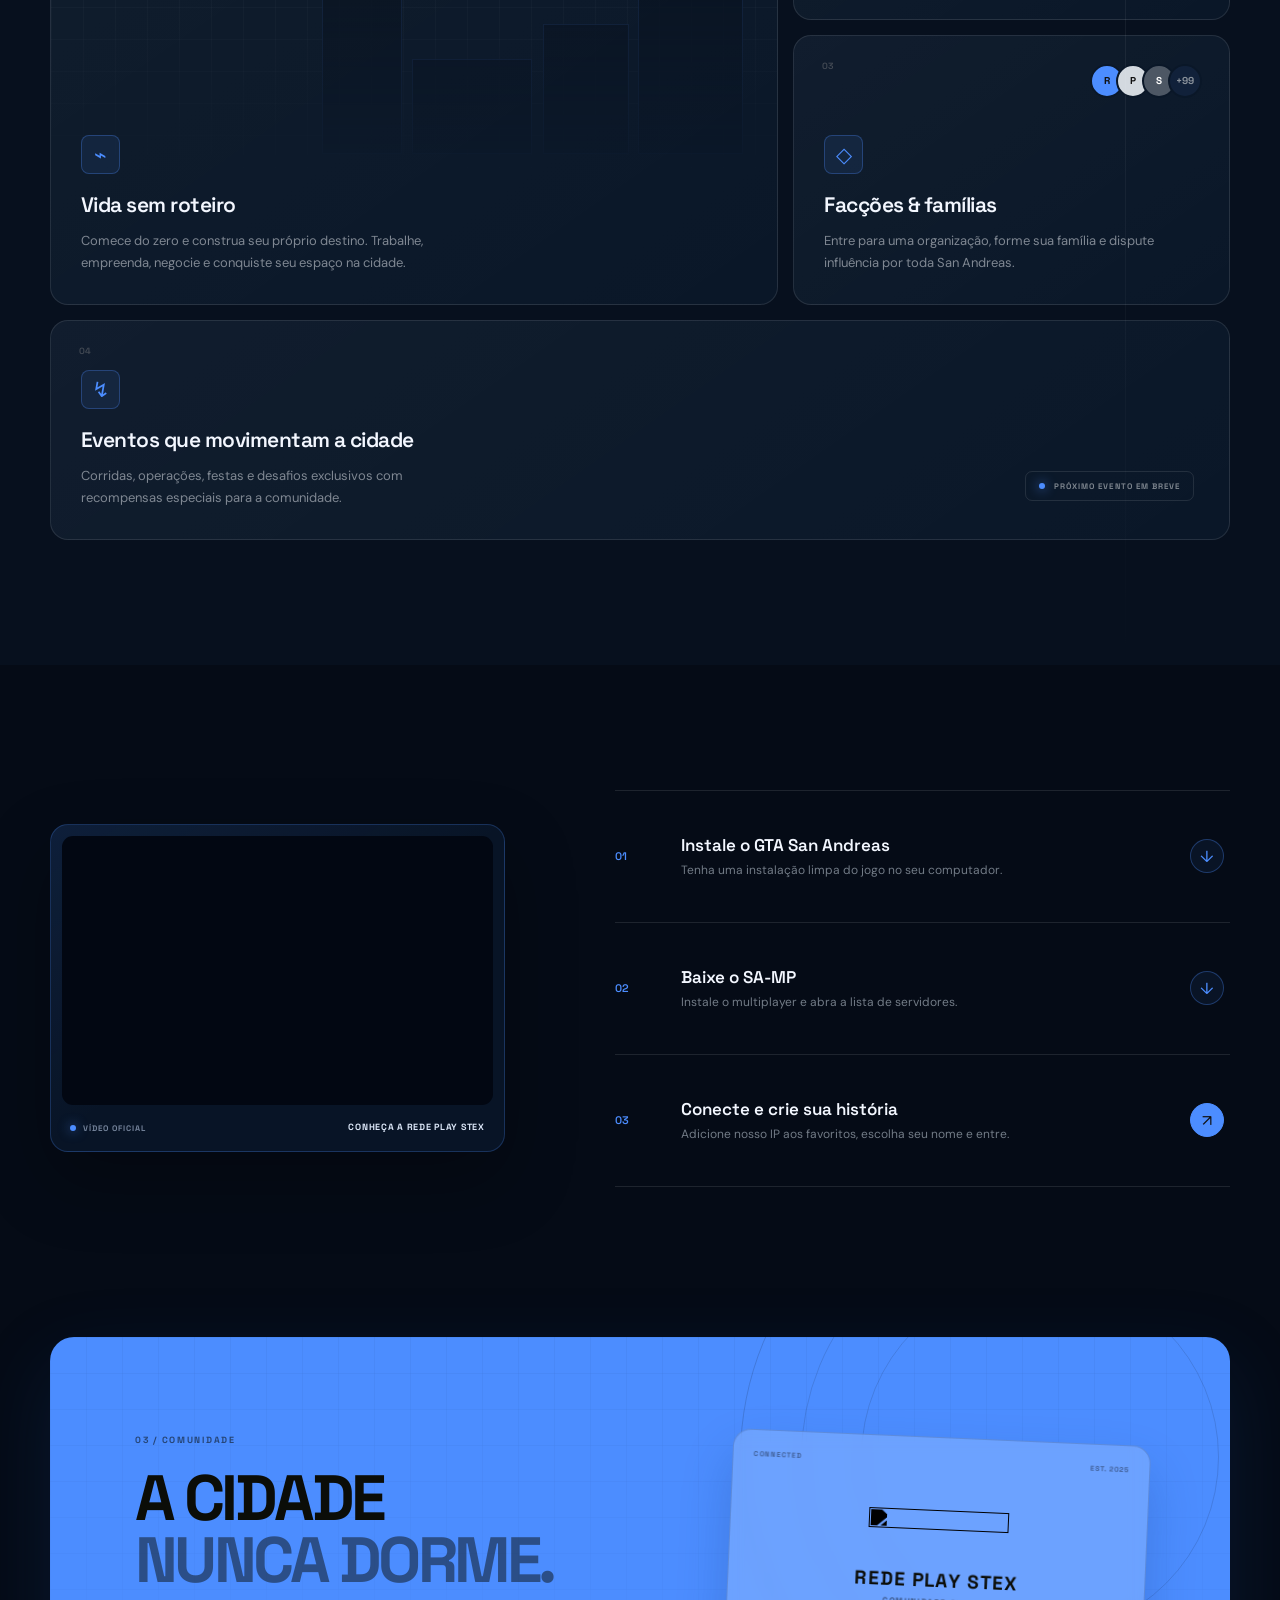
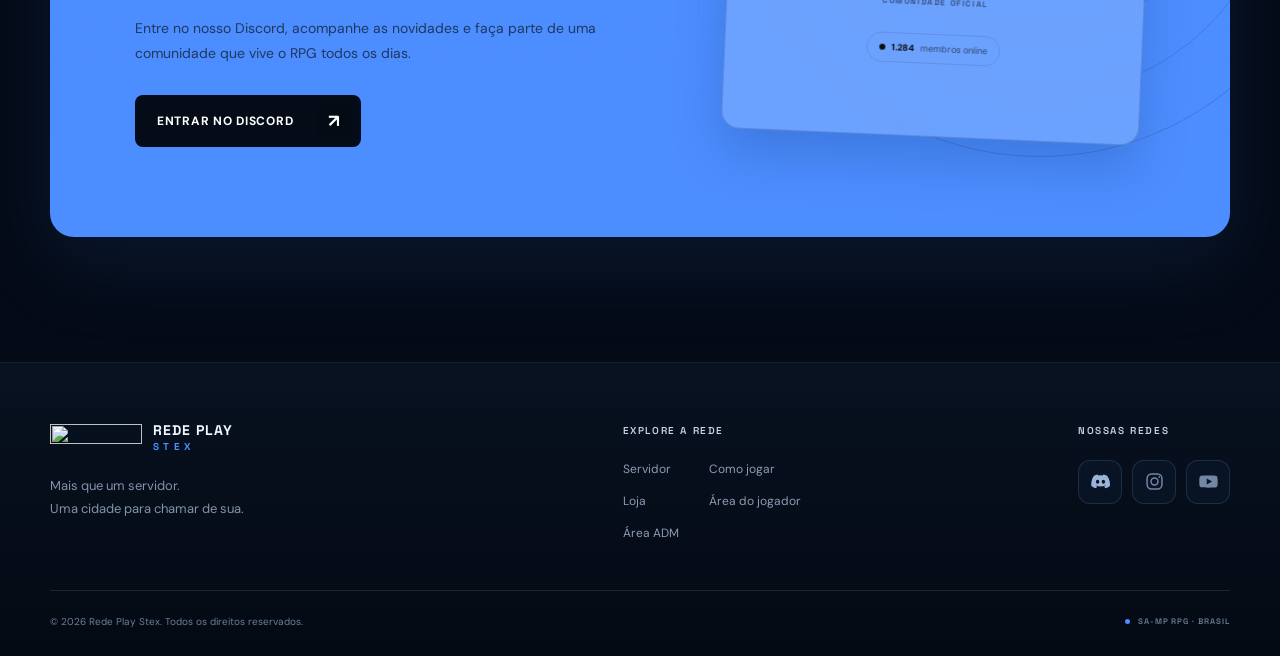
==== commit 691d1ff7: "Add files via upload" ====
--- a/index.html
+++ b/index.html
@@ -16,7 +16,7 @@
       href="https://fonts.googleapis.com/css2?family=DM+Sans:wght@400;500;600;700&family=Space+Grotesk:wght@500;600;700&display=swap"
       rel="stylesheet"
     />
-    <link rel="stylesheet" href="styles.css?v=server-status-1" />
+    <link rel="stylesheet" href="styles.css?v=music-1" />
     <link rel="stylesheet" href="account-header.css?v=4" />
   </head>
   <body>
@@ -42,6 +42,7 @@
           <a href="#como-jogar">Como jogar</a>
           <a href="#comunidade">Comunidade</a>
           <a href="loja.html">Loja</a>
+          <a href="musicas.html">Músicas JBL</a>
           <a href="painel.html">Área do jogador</a>
         </nav>
 
@@ -139,6 +140,12 @@
           <div><strong>RPG</strong><span>experiência completa</span></div>
         </div>
       </section>
+
+      <div class="container music-home-banner">
+        <span class="music-home-note" aria-hidden="true">♫</span>
+        <div><strong>SUA MÚSICA, DENTRO DO JOGO.</strong><p>Envie seu áudio pelo site e gere o link para tocar na sua JBL.</p></div>
+        <a href="musicas.html">Gerar link da música <span aria-hidden="true">↗</span></a>
+      </div>
 
       <section class="features section" id="servidor">
         <div class="container">
--- a/styles.css
+++ b/styles.css
@@ -12,6 +12,13 @@
   --container: 1180px;
 }
 
+.music-home-banner { display:flex; align-items:center; gap:20px; padding:24px 28px; border:1px solid #4c8dff40; border-radius:12px; background:linear-gradient(110deg,#122747,#0a1729); }
+.music-home-note { display:grid; place-items:center; width:48px; height:48px; flex-shrink:0; border-radius:10px; background:#4c8dff20; color:#8ab4ff; font-size:27px; }
+.music-home-banner strong { font:600 16px "Space Grotesk",sans-serif; letter-spacing:.4px; }
+.music-home-banner p { font-size:12px; color:#9bacc6; margin:7px 0 0; line-height:1.7; }
+.music-home-banner>a { display:flex; gap:25px; margin-left:auto; border:1px solid #4c8dff60; padding:13px 17px; border-radius:6px; font-size:12px; font-weight:600; white-space:nowrap; background:#4c8dff18; }
+@media(max-width:650px) { .music-home-banner { flex-wrap:wrap; padding:22px; gap:14px; }.music-home-banner>div { flex:1; min-width:170px; }.music-home-banner>a { width:100%; justify-content:space-between; margin-top:5px; }.music-home-banner strong { font-size:13px; } }
+
 * {
   box-sizing: border-box;
 }
